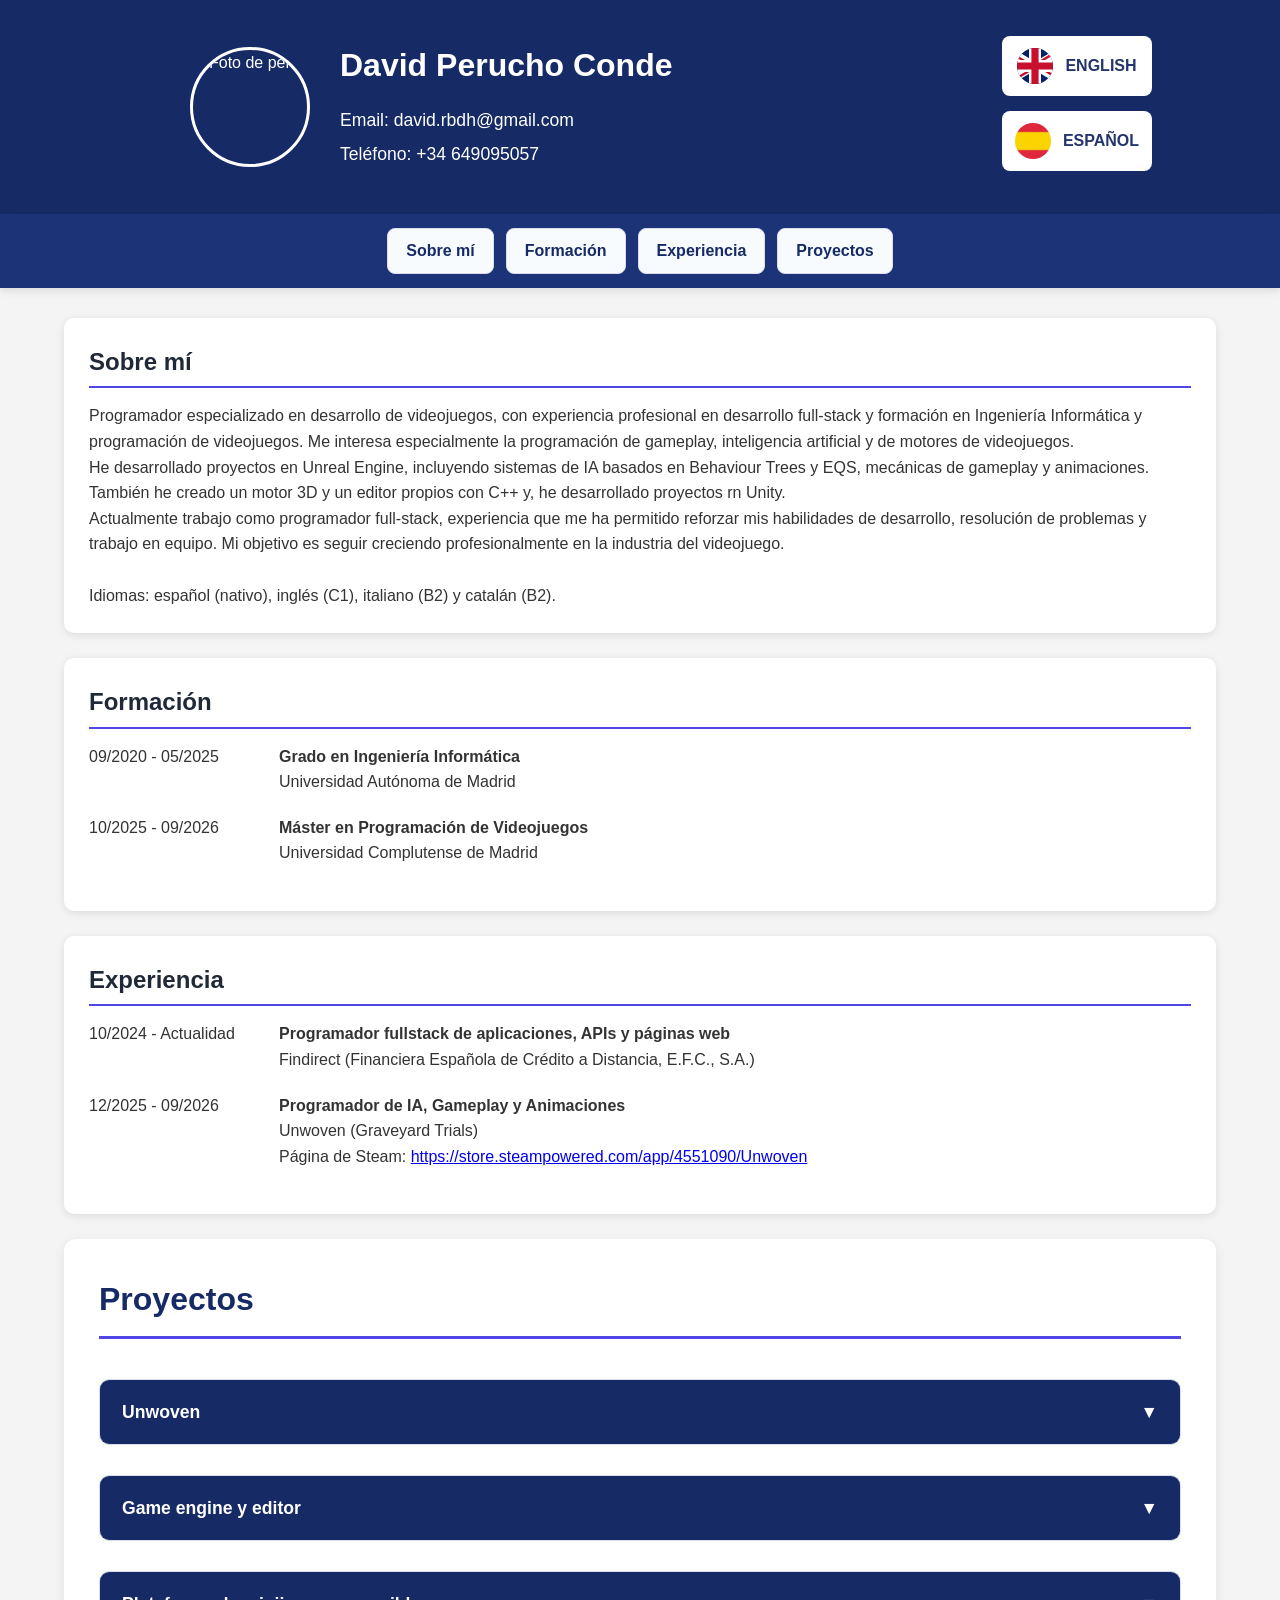
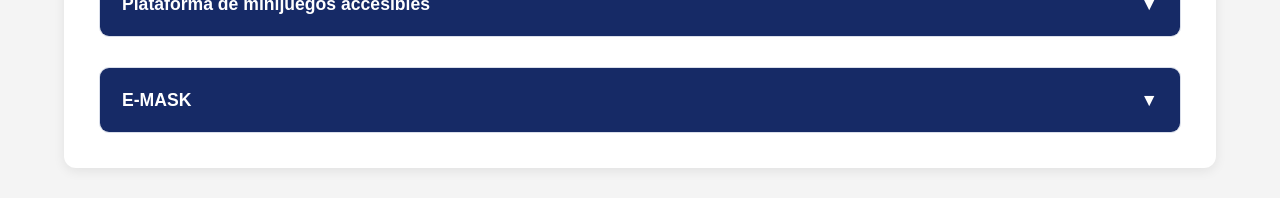
==== index.html @ fdd2f70d "Fix(escritura)" ====
<!DOCTYPE html>
<html lang="es">
<div id="spanish">
    <!-- CV en español -->
    <head>
    <meta charset="UTF-8">
    <meta name="viewport" content="width=device-width, initial-scale=1.0">
    <title>Portfolio David Perucho Conde</title>
    <link rel="stylesheet" href="styles.css">
    </head>
    <body>

        <header>
            <div class="cabecera">
                <img src="assets/fotoCV.jpg" alt="Foto de perfil" class="perfil">

                <div class="info">
                    <h1>David Perucho Conde</h1>
                    <p>Email: david.rbdh@gmail.com</p>
                    <!-- <p>LinkedIn: linkedin.com/in/tuusuario</p> -->
                    <p>Teléfono: +34 649095057</p>
                </div>

                <div class="language-selector">
                    <button id="btn-en" onclick="showEnglishText()"><img src="assets/banderaInglaterra.svg" alt="Foto de perfil" class="bandera">ENGLISH</button>
                    <button id="btn-es" onclick="showSpanishText()"><img src="assets/banderaEspania.jpg" alt="Foto de perfil" class="bandera">ESPAÑOL</button>
                </div>
            </div>
        </header>

        <nav class="navegacion-secciones" aria-label="Navegación principal">
            <a href="#sobre-mi">Sobre mí</a>
            <a href="#formacion">Formación</a>
            <a href="#experiencia">Experiencia</a>
            <a href="#proyectos">Proyectos</a>
        </nav>

        <main>

            <section id="sobre-mi">
                <h2>Sobre mí</h2>
                <p>
                    Programador especializado en desarrollo de videojuegos, con experiencia profesional en desarrollo full-stack y 
                    formación en Ingeniería Informática y programación de videojuegos. Me interesa especialmente la programación de 
                    gameplay, inteligencia artificial y de motores de videojuegos.
                    <br>
                    He desarrollado proyectos en Unreal Engine, incluyendo sistemas de IA basados en Behaviour Trees y EQS, 
                    mecánicas de gameplay y animaciones. También he creado un motor 3D y un editor propios con C++ y,
                    he desarrollado proyectos rn Unity.
                    <br>
                    Actualmente trabajo como programador full-stack, experiencia que me ha permitido reforzar mis habilidades 
                    de desarrollo, resolución de problemas y trabajo en equipo. Mi objetivo es seguir creciendo profesionalmente 
                    en la industria del videojuego.
                    <br>
                    <br>
                    Idiomas: español (nativo), inglés (C1), italiano (B2) y catalán (B2).
                </p>
            </section>

            <section id="formacion">
                <h2>Formación</h2>
                <div class="cv-item">
                    <div class="fecha">
                        09/2020 - 05/2025
                    </div>

                    <div class="contenido">
                        <strong>Grado en Ingeniería Informática</strong><br>
                        Universidad Autónoma de Madrid
                    </div>
                </div>
                <div class="cv-item">
                    <div class="fecha">
                        10/2025 - 09/2026
                    </div>

                    <div class="contenido">
                        <strong>Máster en Programación de Videojuegos</strong><br>
                        Universidad Complutense de Madrid
                    </div>
                </div>
            </section>

            <section id="experiencia">
                <h2>Experiencia</h2>
                <div class="cv-item">
                    <div class="fecha">
                        10/2024 - Actualidad
                    </div>

                    <div class="contenido">
                        <strong>Programador fullstack de aplicaciones, APIs y páginas web</strong><br>
                        Findirect (Financiera Española de Crédito a Distancia, E.F.C., S.A.)
                    </div>
                </div>

                <div class="cv-item">
                    <div class="fecha">
                        12/2025 - 09/2026
                    </div>

                    <div class="contenido">
                        <strong>Programador de IA, Gameplay y Animaciones</strong><br>
                        Unwoven (Graveyard Trials)
                        <br>
                        Página de Steam:
                        <a href="https://store.steampowered.com/app/4551090/Unwoven"
                        target="_blank"
                        rel="noopener noreferrer">
                            https://store.steampowered.com/app/4551090/Unwoven
                        </a>
                    </div>
                </div>
            </section>

            <section id="proyectos" class="proyectos">
                <h2>Proyectos</h2>

                <div class="lista-proyectos">

                <details class="proyecto">
                    <summary>
                        <span>Unwoven</span>
                    </summary>
                    <div class="contenido">
                        <div class="info-proyecto">
                            <div class="bloque-info">
                                <h3>Descripción</h3>
                                <p>
                                    Unwoven es un twin stick shooter en el que el jugador debe completar
                                    salas repletas de hordas de enemigos, mientras obtiene nuevas
                                    habilidades y completa un mapa pseudoaleatorio.
                                </p>
                            </div>

                            <div class="bloque-info">
                                <h3>Rol en el proyecto</h3>
                                <p>
                                    Como programador en el proyecto, trabajé principalmente en la IA de
                                    los cuatro enemigos del juego: un enemigo que choca al contactar
                                    con el jugador, un enemigo que ataca a distancia, un enemigo que
                                    recorre las habitaciones colocando trampas y un enemigo tanque al
                                    que solo se le puede golpear por la espalda. Para la implementación, 
                                    utilicé herramientas de Unreal como las EQS y los Behaviour Trees.
                                </p>

                                <p>
                                    Además, implementé funciones de gameplay
                                    como el autoapuntado, la curación (utilizando el sistema GAS de Unreal) o las trampas, así como las 
                                    animaciones de algunos enemigos utilizando Animation Blueprints de Unreal.
                                </p>
                            </div>

                            <div class="bloque-info">
                                <h3>Herramientas de desarrollo</h3>
                                <div class="tecnologias">
                                    <span>Unreal Engine</span>
                                    <span>C++</span>
                                </div>
                            </div>

                        </div>

                        <div class="acciones-proyecto">
                            <a class="boton-proyecto"
                            href="https://drive.google.com/file/d/1-V6t_CRqhG67UUIAicR6vEbwSCBF07sY/view?usp=sharing"
                            target="_blank"
                            rel="noopener noreferrer">
                                <span class="icono">▶</span>
                                <span>
                                    <strong>Obtener build del juego</strong>
                                    <small>Incluye una partida corta para probar todas las mecánicas</small>
                                </span>
                                <span class="flecha">→</span>
                            </a>

                            <a class="boton-proyecto secundario"
                            href="https://store.steampowered.com/app/4551090/Unwoven"
                            target="_blank"
                            rel="noopener noreferrer">
                                <span class="icono">↗</span>
                                <span>
                                    <strong>Visitar página de Steam</strong>
                                    <small>Consulta la página del proyecto en Steam</small>
                                </span>
                                <span class="flecha">→</span>
                            </a>
                        </div>

                        <div class="separador"></div>
                        <div class="gameplay">
                            <h4>Gameplay completo</h4>
                            <iframe
                                src="https://www.youtube.com/embed/0QOde_0e-X0"
                                title="Gameplay completo de Unwoven"
                                referrerpolicy="strict-origin-when-cross-origin"
                                allow="accelerometer; autoplay; clipboard-write; encrypted-media; gyroscope; picture-in-picture; web-share"
                                allowfullscreen>
                            </iframe>
                        </div>
                    </div>
                </details>

                <details class="proyecto">
                    <summary>
                        <span>Game engine y editor</span>
                    </summary>
                    <div class="contenido">
                        <div class="info-proyecto">
                            <div class="bloque-info">
                                <h3>Descripción</h3>
                                <p>
                                    Con el objetivo de aprender y mejorar mis habilidades con C++ decidí desarrollar mi propio motor 3D
                                    de videojuegos con su respectivo editor desde cero, siendo el resultado el PeruchoEngine. El motor
                                    contiene una serie de componentes ya creados y permite la creación de diferentes escenas con sus 
                                    respectivas entidades desde el editor, así como la asignación de componentes a estas entidades.
                                </p>
                            </div>

                            <div class="bloque-info">
                                <h3>Rol en el proyecto</h3>
                                <p>
                                    Como autor del proyecto realicé todo el desarrollo desde cero, apoyándome en las librerías
                                    raylib (para el renderizado) y ImGui (para la UI del editor). En el futuro planeo sustituir la primera
                                    de estas librerías por mi propio pipeline de renderizado.
                                </p>
                            </div>

                            <div class="bloque-info">
                                <h3>Herramientas de desarrollo</h3>
                                <div class="tecnologias">
                                    <span>C++</span>
                                    <span>Raylib</span>
                                    <span>Imgui</span>
                                </div>
                            </div>

                        </div>

                        <div class="acciones-proyecto">
                            <a class="boton-proyecto secundario"
                            href="https://github.com/dPeruchoConde/PeruchoEngine"
                            target="_blank"
                            rel="noopener noreferrer">
                                <span class="icono">↗</span>
                                <span>
                                    <strong>GitHub del proyecto</strong>
                                </span>
                                <span class="flecha">→</span>
                            </a>
                        </div>

                        <div class="separador"></div>
                        <div class="gameplay">
                            <h4>Showcase del editor</h4>

                            <video controls>
                                <source src="assets/PeruchoEngine/Showcase PeruchoEngine.mp4" type="video/mp4">
                                Tu navegador no permite la carga del vídeo.
                            </video>
                        </div>
                    </div>
                </details>

                <details class="proyecto">
                    <summary>
                        <span>Plataforma de minijuegos accesibles</span>
                    </summary>
                    <div class="contenido">
                        <div class="info-proyecto">
                            <div class="bloque-info">
                                <h3>Descripción</h3>
                                <p>
                                    Proyecto que permite a un administrador crear minijuegos de colorear o de mesa personalizados e incluso
                                    importar escenas de otros proyectos de Unity, para crear minijuegos. Estos minijuegos, orientados a 
                                    personas de la tercera edad, son accesibles posteriormente a través de personajes en un entorno 3D (una aldea).
                                </p>
                            </div>

                            <div class="bloque-info">
                                <h3>Rol en el proyecto</h3>
                                <p>
                                    Realicé el desarrollo del proyecto en su totalidad con la ayuda de algunos assets 3D y música sin 
                                    derechos de autor.
                                </p>
                            </div>

                            <div class="bloque-info">
                                <h3>Herramientas de desarrollo</h3>
                                <div class="tecnologias">
                                    <span>Unity</span>
                                    <span>C#</span>
                                </div>
                            </div>

                        </div>

                        <div class="acciones-proyecto">
                            <a class="boton-proyecto secundario"
                            href="https://drive.google.com/file/d/1wWAoTLeNMbmfMWil0ME6w4BzPYtzCj_k/view?usp=sharing"
                            target="_blank"
                            rel="noopener noreferrer">
                                <span class="icono">↗</span>
                                <span>
                                    <strong>Link del juego</strong>
                                    <small>Incluye el ejecutable y un manual de instrucciones para la creación de minijuegos.</small>
                                </span>
                                <span class="flecha">→</span>
                            </a>
                        </div>

                        <div class="separador"></div>
                        <div class="gameplay">
                            <h4>Video con las opciones del proyecto</h4>

                            <video controls>
                                <source src="assets/TFG/TFG.mp4" type="video/mp4">
                                Tu navegador no permite la carga del vídeo.
                            </video>
                        </div>
                    </div>
                </details>

                <details class="proyecto">
                    <summary>
                        <span>E-MASK</span>
                    </summary>
                    <div class="contenido">
                        <div class="info-proyecto">
                            <div class="bloque-info">
                                <h3>Descripción</h3>
                                <p>
                                    Side-scroller realizado para la Global Game Jam en el que el jugador debe controlar a Elon Mask,
                                    evitando trampas y enemigos para acceder a un ordenador y tweetear.
                                </p>
                            </div>

                            <div class="bloque-info">
                                <h3>Rol en el proyecto</h3>
                                <p>
                                    Realicé el shader que permite cambiar el color del mundo y hacer que los enemigos de ese color 
                                    desaparezcan, así como la implementación del sonido, del menú principal y de las cámaras de detección.
                                </p>
                            </div>

                            <div class="bloque-info">
                                <h3>Herramientas de desarrollo</h3>
                                <div class="tecnologias">
                                    <span>Unity</span>
                                    <span>C#</span>
                                </div>
                            </div>
                        </div>

                        <div class="acciones-proyecto">
                            <a class="boton-proyecto secundario"
                            href="https://davidperuchoconde.itch.io/e-mask"
                            target="_blank"
                            rel="noopener noreferrer">
                                <span class="icono">↗</span>
                                <span>
                                    <strong>Link del juego</strong>
                                    <small>Consulta la página del proyecto en Itch.io</small>
                                </span>
                                <span class="flecha">→</span>
                            </a>
                        </div>

                        <div class="separador"></div>
                        <div class="slider">
                            <div class="slides">
                                
                                <img src="assets/EMask/EMask4.png" alt="Captura del proyecto 1">
                                <img src="assets/EMask/EMask1.png" alt="Captura del proyecto 2">
                                <img src="assets/EMask/EMask2.png" alt="Captura del proyecto 3">
                                <img src="assets/EMask/EMask3.png" alt="Captura del proyecto 4">
                            
                            </div>
                        
                            <button class="slider-btn anterior" onclick="moverSlide(-1)">
                                &#10094;
                            </button>
                        
                            <button class="slider-btn siguiente" onclick="moverSlide(1)">
                                &#10095;
                            </button>
                        
                            <div class="indicadores">
                                <span class="punto activo" onclick="irASlide(0)"></span>
                                <span class="punto" onclick="irASlide(1)"></span>
                                <span class="punto" onclick="irASlide(2)"></span>
                                <span class="punto" onclick="irASlide(3)"></span>
                            </div>
                        </div>
                    </div>
                </details>
            </section>
        </main>

    </body>
</div>

<div id="english" style="display: none;">
    <!-- CV en inglés -->
    <head>
    <meta charset="UTF-8">
    <meta name="viewport" content="width=device-width, initial-scale=1.0">
    <title>Portfolio David Perucho Conde</title>
    <link rel="stylesheet" href="styles.css">
    </head>
    <body>

        <header>
            <div class="cabecera">
                <img src="assets/fotoCV.jpg" alt="Foto de perfil" class="perfil">

                <div class="info">
                    <h1>David Perucho Conde</h1>
                    <p>Email: david.rbdh@gmail.com</p>
                    <!-- <p>LinkedIn: linkedin.com/in/tuusuario</p> -->
                    <p>Phone: +34 649095057</p>
                </div>

                <div class="language-selector">
                    <button id="btn-en" onclick="showEnglishText()"><img src="assets/banderaInglaterra.svg" alt="Foto de perfil" class="bandera">ENGLISH</button>
                    <button id="btn-es" onclick="showSpanishText()"><img src="assets/banderaEspania.jpg" alt="Foto de perfil" class="bandera">ESPAÑOL</button>
                </div>
            </div>
        </header>

        <nav class="navegacion-secciones" aria-label="Navegación principal">
            <a href="#about-me">About me</a>
            <a href="#studies">Studies</a>
            <a href="#expirience">Experience</a>
            <a href="#projects">Projects</a>
        </nav>

        <main>

            <section id="about-me">
                <h2>About me</h2>
                <p>
                    Game programmer with professional full-stack development experience and an academic background in Computer 
                    Science and Game Development. I am particularly interested in gameplay programming, artificial intelligence, 
                    and game engine development.
                    <br>
                    I have developed projects using Unreal Engine, including AI systems based on Behaviour Trees and EQS, gameplay 
                    mechanics, and animations. I have also built my own 3D game engine and editor in C++, as well as developed 
                    projects using Unity.
                    <br>
                    I currently work as a full-stack developer, an experience that has strengthened my development, problem-solving, 
                    and teamwork skills. My goal is to continue growing professionally in the video game industry.
                    <br>
                    <br>
                    Languages: Spanish (native), English (C1), Italian (B2), and Catalan (B2).
                </p>
            </section>

            <section id="studies">
                <h2>Studies</h2>
                <div class="cv-item">
                    <div class="fecha">
                        09/2020 - 05/2025
                    </div>

                    <div class="contenido">
                        <strong>Bachelor's Degree in Computer Science</strong><br>
                        Universidad Autónoma de Madrid
                    </div>
                </div>
                <div class="cv-item">
                    <div class="fecha">
                        10/2025 - 09/2026
                    </div>

                    <div class="contenido">
                        <strong>Master's Degree in Video Game Programming</strong><br>
                        Universidad Complutense de Madrid
                    </div>
                </div>
            </section>

            <section id="expirience">
                <h2>Experience</h2>
                <div class="cv-item">
                    <div class="fecha">
                        10/2024 - Now
                    </div>

                    <div class="contenido">
                        <strong>Full-stack software developer of apps, APIs and web applications</strong><br>
                        Findirect (Financiera Española de Crédito a Distancia, E.F.C., S.A.)
                    </div>
                    <div class="fecha">
                        12/2025 - 09/2026
                    </div>

                    <div class="contenido">
                        <strong>AI, Gameplay and Animations programmer</strong><br>
                        Unwoven (Graveyard Trials)
                        <br>
                        Steam page:
                        <a href="https://store.steampowered.com/app/4551090/Unwoven"
                        target="_blank"
                        rel="noopener noreferrer">
                            https://store.steampowered.com/app/4551090/Unwoven
                        </a>
                    </div>
            </section>

            <section id="projects" class="proyectos">
                <h2>Projects</h2>

                <div class="lista-proyectos">

                <details class="proyecto">
                    <summary>
                        <span>Unwoven</span>
                    </summary>
                    <div class="contenido">
                        <div class="info-proyecto">
                            <div class="bloque-info">
                                <h3>Summary</h3>
                                <p>
                                    Unwoven is a twin-stick shooter in which the player must fight through rooms filled with hordes 
                                    of enemies while unlocking new abilities and exploring a procedurally generated map.
                                </p>
                            </div>

                            <div class="bloque-info">
                                <h3>Role in the Project</h3>
                                <p>
                                    As a programmer on the project, I mainly worked on the AI for the
                                    game's four enemy types: an enemy that charges at the player and explodes on
                                    contact, a mid range sniper enemy, an enemy that wanders rooms while placing
                                    traps, and a tank enemy that can only be damaged from behind. For the implementation, 
                                    I used Unreal Engine tools such as EQS and Behaviour Trees.
                                </p>

                                <p>
                                    I also implemented gameplay features such as
                                    the auto-aim, the healing ability (using Unreal GAS system) or the traps, as well as the animations for 
                                    some enemies using Unreal's Animation Blueprints.
                                </p>
                            </div>

                            <div class="bloque-info">
                                <h3>Tools used</h3>
                                <div class="tecnologias">
                                    <span>Unreal Engine</span>
                                    <span>C++</span>
                                </div>
                            </div>

                        </div>

                        <div class="acciones-proyecto">
                            <a class="boton-proyecto"
                            href="https://drive.google.com/file/d/1-V6t_CRqhG67UUIAicR6vEbwSCBF07sY/view?usp=sharing"
                            target="_blank"
                            rel="noopener noreferrer">
                                <span class="icono">▶</span>
                                <span>
                                    <strong>Download Game Build</strong>
                                    <small>Includes a short game option to try out all the mechanics</small>
                                </span>
                                <span class="flecha">→</span>
                            </a>

                            <a class="boton-proyecto secundario"
                            href="https://store.steampowered.com/app/4551090/Unwoven"
                            target="_blank"
                            rel="noopener noreferrer">
                                <span class="icono">↗</span>
                                <span>
                                    <strong>Steam page</strong>
                                    <small>View the project page on Steam</small>
                                </span>
                                <span class="flecha">→</span>
                            </a>
                        </div>

                        <div class="separador"></div>
                        <div class="gameplay">
                            <h4>Complete Gameplay</h4>
                            <iframe
                                src="https://www.youtube.com/embed/0QOde_0e-X0"
                                title="Gameplay completo de Unwoven"
                                referrerpolicy="strict-origin-when-cross-origin"
                                allow="accelerometer; autoplay; clipboard-write; encrypted-media; gyroscope; picture-in-picture; web-share"
                                allowfullscreen>
                            </iframe>
                        </div>
                    </div>
                </details>

                <details class="proyecto">
                    <summary>
                        <span>Game engine and editor</span>
                    </summary>
                    <div class="contenido">
                        <div class="info-proyecto">
                            <div class="bloque-info">
                                <h3>Summary</h3>
                                <p>
                                    In order to learn and improve my C++ skills, I decided to build my own 3D game engine and 
                                    editor from scratch, the result is the PeruchoEngine. The engine comes with a set of 
                                    built-in components and allows users to create scenes and their respective entities directly 
                                    from the editor, as well as assign components to those entities.
                                </p>
                            </div>

                            <div class="bloque-info">
                                <h3>Role in the Project</h3>
                                <p>
                                    As the project's author, I developed everything from scratch, relying on the raylib library for 
                                    rendering and ImGui for the editor's UI. In the future, I plan to replace the raylib functions
                                    with my own rendering pipeline.
                                </p>
                            </div>

                            <div class="bloque-info">
                                <h3>Tools used</h3>
                                <div class="tecnologias">
                                    <span>C++</span>
                                    <span>Raylib</span>
                                    <span>Imgui</span>
                                </div>
                            </div>

                        </div>

                        <div class="acciones-proyecto">
                            <a class="boton-proyecto secundario"
                            href="https://github.com/dPeruchoConde/PeruchoEngine"
                            target="_blank"
                            rel="noopener noreferrer">
                                <span class="icono">↗</span>
                                <span>
                                    <strong>Project's GitHub</strong>
                                </span>
                                <span class="flecha">→</span>
                            </a>
                        </div>

                        <div class="separador"></div>
                        <div class="gameplay">
                            <h4>Showcase of the editor</h4>
                            <video controls>
                                <source src="assets/PeruchoEngine/Showcase PeruchoEngine.mp4" type="video/mp4">
                                Your browser wasn't able to load the video.
                            </video>
                        </div>
                    </div>
                </details>

                <details class="proyecto">
                    <summary>
                        <span>Minigame platform for older adults</span>
                    </summary>
                    <div class="contenido">
                        <div class="info-proyecto">
                            <div class="bloque-info">
                                <h3>Summary</h3>
                                <p>
                                    A project that allows an administrator to create custom coloring and
                                    board game mini-games, as well as import scenes from other Unity
                                    projects to incorporate additional mini-games. The mini-games are designed for elderly
                                    people and can be accessed through characters in a 3D environment (a village).
                                </p>
                            </div>

                            <div class="bloque-info">
                                <h3>Role in the Project</h3>
                                <p>
                                    I developed the entire project using some 3D assets and royalty-free music.
                                </p>
                            </div>

                            <div class="bloque-info">
                                <h3>Tools used</h3>
                                <div class="tecnologias">
                                    <span>Unity</span>
                                    <span>C#</span>
                                </div>
                            </div>

                        </div>

                        <div class="acciones-proyecto">
                            <a class="boton-proyecto secundario"
                            href="https://drive.google.com/file/d/1wWAoTLeNMbmfMWil0ME6w4BzPYtzCj_k/view?usp=sharing"
                            target="_blank"
                            rel="noopener noreferrer">
                                <span class="icono">↗</span>
                                <span>
                                    <strong>Download Game Build</strong>
                                    <small>Includes the game executable and an instruction manual for the mini-game creation.</small>
                                </span>
                                <span class="flecha">→</span>
                            </a>
                        </div>

                        <div class="separador"></div>
                        <div class="gameplay">
                            <h4>Video showcasing the project's features</h4>

                            <video controls>
                                <source src="assets/TFG/TFG.mp4" type="video/mp4">
                                Your browser wasn't able to load the video.
                            </video>
                        </div>
                    </div>
                </details>

                <details class="proyecto">
                    <summary>
                        <span>E-MASK</span>
                    </summary>
                    <div class="contenido">
                        <div class="info-proyecto">
                            <div class="bloque-info">
                                <h3>Summary</h3>
                                <p>
                                    A side-scroller developed for the Global Game Jam, where the player controls 
                                    the character Elon Mask and must avoid traps and enemies to reach a computer and post a tweet.
                                </p>
                            </div>

                            <div class="bloque-info">
                                <h3>Role in the Project</h3>
                                <p>
                                    I developed the shader responsible for changing the world's color and making enemies of the 
                                    corresponding color disappear. I also implemented the sound system, main menu, and detection 
                                    cameras.
                                </p>
                            </div>

                            <div class="bloque-info">
                                <h3>Tools used</h3>
                                <div class="tecnologias">
                                    <span>Unity</span>
                                    <span>C#</span>
                                </div>
                            </div>
                        </div>

                        <div class="acciones-proyecto">
                            <a class="boton-proyecto secundario"
                            href="https://davidperuchoconde.itch.io/e-mask"
                            target="_blank"
                            rel="noopener noreferrer">
                                <span class="icono">↗</span>
                                <span>
                                    <strong>Game link</strong>
                                    <small>View the project page on Itch.io</small>
                                </span>
                                <span class="flecha">→</span>
                            </a>
                        </div>

                        <div class="separador"></div>
                        <div class="slider">
                            <div class="slides">
                                
                                <img src="assets/EMask/EMask4.png" alt="Captura del proyecto 1">
                                <img src="assets/EMask/EMask1.png" alt="Captura del proyecto 2">
                                <img src="assets/EMask/EMask2.png" alt="Captura del proyecto 3">
                                <img src="assets/EMask/EMask3.png" alt="Captura del proyecto 4">
                            
                            </div>
                        
                            <button class="slider-btn anterior" onclick="moverSlide(-1)">
                                &#10094;
                            </button>
                        
                            <button class="slider-btn siguiente" onclick="moverSlide(1)">
                                &#10095;
                            </button>
                        
                            <div class="indicadores">
                                <span class="punto activo" onclick="irASlide(0)"></span>
                                <span class="punto" onclick="irASlide(1)"></span>
                                <span class="punto" onclick="irASlide(2)"></span>
                                <span class="punto" onclick="irASlide(3)"></span>
                            </div>
                        </div>
                    </div>
                </details>
            </section>
        </main>

    </body>
</div>
</html>

<script>
let slideActual = 0;

    const slides = document.querySelector(".slides");
    const puntos = document.querySelectorAll(".punto");
    const totalSlides = document.querySelectorAll(".slides img").length;

    function actualizarSlider() {
        slides.style.transform = `translateX(-${slideActual * 100}%)`;

        puntos.forEach((punto, index) => {
            punto.classList.toggle("activo", index === slideActual);
        });
    }

    function moverSlide(direccion) {
        slideActual += direccion;

        if (slideActual >= totalSlides) {
            slideActual = 0;
        }

        if (slideActual < 0) {
            slideActual = totalSlides - 1;
        }

        actualizarSlider();
    }

    function irASlide(numero) {
        slideActual = numero;
        actualizarSlider();
    }

    function showSpanishText() {
        document.getElementById("spanish").style.display = "block";
        document.getElementById("english").style.display = "none";
    }

    function showEnglishText() {
        document.getElementById("spanish").style.display = "none";
        document.getElementById("english").style.display = "block";
    }

</script>
---- styles.css ----
* {
    margin: 0;
    padding: 0;
    box-sizing: border-box;
}

body {
    font-family: Arial, Helvetica, sans-serif;
    background-color: #f4f4f4;
    color: #333;
    line-height: 1.6;
}

header {
    background: #162a66;
    color: white;
    padding: 40px 20px;
    box-shadow: 0 4px 12px rgba(0, 0, 0, 0.25);
}

.cabecera {
    max-width: 900px;
    margin: auto;
    display: flex;
    align-items: center;
    gap: 30px;
}

.perfil {
    width: 120px;
    height: 120px;
    border-radius: 50%;
    object-fit: cover;
    border: 3px solid white;
    flex-shrink: 0;
}

.info h1 {
    font-size: 2rem;
    margin-bottom: 15px;
}

.info p {
    margin: 6px 0;
    font-size: 1.1rem;
}

h1 {
    font-size: 2.5rem;
    margin-bottom: 10px;
}

.descripcion {
    max-width: 600px;
    margin: auto;
}

main {
    width: 90%;
    /*max-width: 900px;*/
    margin: 30px auto;
}

section {
    background: white;
    padding: 25px;
    margin-bottom: 25px;
    border-radius: 10px;
    box-shadow: 0 2px 8px rgba(0,0,0,0.1);
}

h2 {
    color: #1f2937;
    margin-bottom: 15px;
    border-bottom: 2px solid #4f46e5;
    padding-bottom: 5px;
}

details {
    margin-top: 15px;
    border: 1px solid #ccc;
    border-radius: 8px;
    overflow: hidden;
}

summary {
    background-color: #162a66;
    color: white;
    padding: 15px;
    cursor: pointer;
    font-weight: bold;
    list-style: none;
}

summary::-webkit-details-marker {
    display: none;
}

summary::after {
    content: " ▼";
    float: right;
}

details[open] summary::after {
    content: " ▲";
}

.cv-item {
    display: grid;
    grid-template-columns: 170px 1fr;
    gap: 20px;
    margin-bottom: 20px;
    align-items: start;
}

.fecha {
    font-weight: 500;
    white-space: nowrap;
}

.language-selector {
    position: absolute;

    top: 4%;
    right: 10%; 

    display: flex;
    flex-direction: column;
    gap: 15px;
}

.language-selector button {
    display: flex;
    align-items: center;
    justify-content: center;
    gap: 12px;

    width: 150px;
    height: 60px;

    background: white;
    color: #24356d;

    border: none;
    border-radius: 8px;

    font-weight: bold;
    font-size: 16px;

    cursor: pointer;
    transition: .2s;
}

.language-selector button:hover {
    background: #dfe7ff;
}

.bandera {
    width: 36px;
    height: 36px;
    border-radius: 50%;
    object-fit: cover;
    flex-shrink: 0;
}

/* =========================
   PROYECTOS
   ========================= */

.proyectos {
    background: white;
    padding: 35px;
    margin-bottom: 30px;
    border-radius: 12px;
    box-shadow: 0 3px 12px rgba(0, 0, 0, 0.08);
}

.proyectos h2 {
    color: #162a66;
    font-size: 2rem;
    margin-bottom: 25px;
    padding-bottom: 10px;
    border-bottom: 3px solid #4f46e5;
}

.lista-proyectos {
    display: flex;
    flex-direction: column;
    gap: 15px;
}

.proyecto {
    border: 1px solid #d9deea;
    border-radius: 10px;
    overflow: hidden;
    background: rgb(255, 255, 255);
}

/* Cabecera desplegable */

.proyecto summary {
    display: flex;
    align-items: center;
    justify-content: space-between;

    padding: 18px 22px;

    background: #162a66;
    color: white;

    cursor: pointer;
    font-weight: bold;
    font-size: 1.1rem;

    list-style: none;
    transition: background-color 0.2s ease;
}

.proyecto summary:hover {
    background: #213b85;
}

.proyecto summary::-webkit-details-marker {
    display: none;
}

.flecha {
    font-size: 0.9rem;
    transition: transform 0.2s ease;
}

.proyecto[open] .flecha {
    transform: rotate(180deg);
}

/* =========================
   CONTENIDO DEL PROYECTO
   ========================= */

.proyecto .contenido {
    padding: 30px;
    background: #f8fbfd;
}

.proyecto .contenido p {
    margin-bottom: 12px;
}

.proyecto .contenido strong {
    color: #162a66;
}

/* Información */

.info-proyecto {
    display: flex;
    flex-direction: column;
    gap: 22px;
}

.bloque-info {
    padding-left: 18px;
    border-left: 3px solid #4f46e5;
}

.bloque-info h3 {
    color: #162a66;
    font-size: 1rem;
    margin-bottom: 6px;
}

.bloque-info p {
    margin: 0 0 8px;
    line-height: 1.7;
    color: #374151;
}

.bloque-info p:last-child {
    margin-bottom: 0;
}

/* Tecnologías */

.tecnologias {
    display: flex;
    flex-wrap: wrap;
    gap: 8px;
    margin-top: 8px;
}

.tecnologias span {
    background: #e8edff;
    color: #162a66;
    padding: 5px 12px;
    border-radius: 20px;
    font-size: 0.9rem;
    font-weight: bold;
}

/* =========================
   BOTONES DEL PROYECTO
   ========================= */

.acciones-proyecto {
    display: flex;
    flex-direction: column;
    gap: 10px;
    margin-top: 28px;
}

.boton-proyecto {
    display: flex;
    align-items: center;
    gap: 15px;

    padding: 14px 18px;

    background: white;
    color: #162a66;

    border: 1px solid #d9deea;
    border-radius: 8px;

    text-decoration: none;

    transition:
        transform 0.2s ease,
        box-shadow 0.2s ease,
        border-color 0.2s ease,
        background-color 0.2s ease;
}

.boton-proyecto:hover {
    transform: translateY(-2px);
    border-color: #4f46e5;
    box-shadow: 0 5px 15px rgba(22, 42, 102, 0.12);
    background: #f8f9ff;
}

.boton-proyecto .icono {
    width: 36px;
    height: 36px;

    display: flex;
    align-items: center;
    justify-content: center;

    background: #162a66;
    color: white;

    border-radius: 50%;

    flex-shrink: 0;
}

.boton-proyecto strong {
    display: block;
    color: #162a66;
    font-size: 1rem;
}

.boton-proyecto small {
    display: block;
    margin-top: 2px;
    color: #6b7280;
    font-size: 0.85rem;
}

.boton-proyecto .flecha {
    margin-left: auto;
    font-size: 1.3rem;
    color: #4f46e5;
    transition: transform 0.2s ease;
}

.boton-proyecto:hover .flecha {
    transform: translateX(4px);
}

/* Segundo botón */

.boton-proyecto.secundario .icono {
    background: #4f46e5;
}

/* Separador */

.separador {
    height: 1px;
    background: #d1d5db;
    margin: 30px 0;
}

/* =========================
   VÍDEO
   ========================= */

.gameplay {
    margin-top: 0;
    text-align: center;
}

.gameplay h4 {
    color: #162a66;
    font-size: 1.15rem;
    margin-bottom: 18px;
}

.gameplay video {
    display: block;
    width: 90%;
    max-width: 1000px;
    height: auto;
    margin: 0 auto;

    border-radius: 10px;

    box-shadow: 0 5px 18px rgba(0, 0, 0, 0.18);

    background: #000;
}

.gameplay iframe {
    display: block;
    width: 90%;
    max-width: 1000px;
    aspect-ratio: 16 / 9;
    height: auto;
    margin: 0 auto;

    border: none;
    border-radius: 10px;

    box-shadow: 0 5px 18px rgba(0, 0, 0, 0.18);

    background: #000;
}

/* =========================
   SLIDER DE IMÁGENES
   ========================= */

.slider {
    position: relative;
    width: 90%;
    max-width: 1000px;
    margin: 0 auto;
    overflow: hidden;
    border-radius: 10px;
    background: #111;
    box-shadow: 0 5px 18px rgba(0, 0, 0, 0.18);
}

.slides {
    display: flex;
    transition: transform 0.4s ease;
}

.slides img {
    width: 100%;
    flex-shrink: 0;
    display: block;
    object-fit: contain;
}

/* Botones */

.slider-btn {
    position: absolute;
    top: 50%;
    transform: translateY(-50%);

    width: 45px;
    height: 45px;

    border: none;
    border-radius: 50%;

    background: rgba(22, 42, 102, 0.85);
    color: white;

    font-size: 24px;

    cursor: pointer;

    display: flex;
    align-items: center;
    justify-content: center;

    transition: background 0.2s ease;
}

.slider-btn:hover {
    background: rgba(22, 42, 102, 1);
}

.anterior {
    left: 15px;
}

.siguiente {
    right: 15px;
}

/* Puntos */

.indicadores {
    position: absolute;
    bottom: 15px;
    left: 50%;
    transform: translateX(-50%);

    display: flex;
    gap: 8px;
}

.punto {
    width: 10px;
    height: 10px;

    background: rgba(255, 255, 255, 0.6);

    border-radius: 50%;

    cursor: pointer;

    transition: background 0.2s ease, transform 0.2s ease;
}

.punto:hover {
    transform: scale(1.2);
}

.punto.activo {
    background: white;
}

/* =========================
   PARA MÓVILES
   ========================= */

@media (max-width: 768px) {

    /* General */

    body {
        font-size: 15px;
    }

    main {
        width: 94%;
        margin: 20px auto;
    }

    section,
    .proyectos {
        padding: 20px 15px;
        margin-bottom: 20px;
    }

    h1 {
        font-size: 1.8rem;
    }

    h2,
    .proyectos h2 {
        font-size: 1.5rem;
    }


    /* =========================
       CABECERA
       ========================= */

    header {
        padding: 25px 15px;
    }

    .cabecera {
        flex-direction: column;
        text-align: center;
        gap: 15px;
    }

    .perfil {
        width: 90px;
        height: 90px;
        object-fit: cover;
        object-position: center;
        display: block;
        border-radius: 50%;
    }

    .info h1 {
        font-size: 1.5rem;
        margin-bottom: 10px;
    }

    .info p {
        font-size: 0.95rem;
    }


    /* =========================
       SELECTOR DE IDIOMA
       ========================= */

    .language-selector {
        position: static;
        width: 100%;

        display: flex;
        flex-direction: row;

        justify-content: center;
        align-items: center;

        gap: 8px;
        margin-top: 10px;
    }

    .language-selector button {
        width: auto;
        height: 45px;

        padding: 5px 10px;

        font-size: 13px;
        gap: 6px;
    }

    .bandera {
        width: 28px;
        height: 28px;
    }


    /* =========================
       FORMACIÓN / EXPERIENCIA
       ========================= */

    .cv-item {
        grid-template-columns: 1fr;
        gap: 5px;
        margin-bottom: 18px;
        min-width: 0;
    }

    .cv-item .contenido {
        min-width: 0;
        overflow-wrap: anywhere;
    }

    .cv-item a {
        overflow-wrap: anywhere;
        word-break: break-word;
    }

    .fecha {
        white-space: normal;
        font-size: 0.9rem;
        color: #6b7280;
    }


    /* =========================
       PROYECTOS
       ========================= */

    .proyecto summary {
        padding: 15px;
        font-size: 1rem;
    }

    .proyecto .contenido {
        padding: 20px 15px;
    }

    .bloque-info {
        padding-left: 12px;
    }

    .bloque-info p {
        font-size: 0.95rem;
        line-height: 1.6;
    }


    /* =========================
       TECNOLOGÍAS
       ========================= */

    .tecnologias span {
        font-size: 0.8rem;
        padding: 5px 10px;
    }


    /* =========================
       BOTONES
       ========================= */

    .boton-proyecto {
        padding: 12px;
        gap: 10px;
    }

    .boton-proyecto .icono {
        width: 32px;
        height: 32px;
        font-size: 0.9rem;
    }

    .boton-proyecto strong {
        font-size: 0.9rem;
    }

    .boton-proyecto small {
        font-size: 0.75rem;
    }

    .boton-proyecto .flecha {
        font-size: 1.1rem;
    }


    /* =========================
       VÍDEOS
       ========================= */

    .gameplay video,
    .gameplay iframe {
        width: 100%;
        max-width: none;
        border-radius: 8px;
    }

    .gameplay h4 {
        font-size: 1rem;
        margin-bottom: 12px;
    }


    /* =========================
       SLIDER
       ========================= */

    .slider {
        width: 100%;
        border-radius: 8px;
    }

    .slider-btn {
        width: 35px;
        height: 35px;
        font-size: 18px;
    }

    .anterior {
        left: 8px;
    }

    .siguiente {
        right: 8px;
    }

    .indicadores {
        bottom: 8px;
        gap: 6px;
    }

    .punto {
        width: 8px;
        height: 8px;
    }
}

/* =========================
   NAVEGACIÓN ENTRE SECCIONES
   ========================= */

.navegacion-secciones {
    display: flex;
    justify-content: center;
    align-items: center;
    flex-wrap: wrap;
    gap: 12px;
    padding: 14px 20px;
    background: #1d3377;
    box-shadow: 0 3px 8px rgba(0, 0, 0, 0.10);
}

.navegacion-secciones a {
    display: inline-block;
    padding: 9px 18px;
    border: 1px solid #d9deea;
    border-radius: 8px;
    color: #162a66;
    background: #f8fbfd;
    font-weight: bold;
    text-decoration: none;
    transition: background-color 0.2s ease, color 0.2s ease,
                transform 0.2s ease, border-color 0.2s ease;
}

.navegacion-secciones a:hover,
.navegacion-secciones a:focus-visible {
    background: #162a66;
    border-color: #162a66;
    color: #fff;
    transform: translateY(-2px);
}

section[id] {
    scroll-margin-top: 20px;
}

html {
    scroll-behavior: smooth;
}

@media (max-width: 768px) {
    .navegacion-secciones {
        gap: 8px;
        padding: 12px 10px;
    }

    .navegacion-secciones a {
        padding: 8px 12px;
        font-size: 0.9rem;
    }
}
---- styles.css ----
* {
    margin: 0;
    padding: 0;
    box-sizing: border-box;
}

body {
    font-family: Arial, Helvetica, sans-serif;
    background-color: #f4f4f4;
    color: #333;
    line-height: 1.6;
}

header {
    background: #162a66;
    color: white;
    padding: 40px 20px;
    box-shadow: 0 4px 12px rgba(0, 0, 0, 0.25);
}

.cabecera {
    max-width: 900px;
    margin: auto;
    display: flex;
    align-items: center;
    gap: 30px;
}

.perfil {
    width: 120px;
    height: 120px;
    border-radius: 50%;
    object-fit: cover;
    border: 3px solid white;
    flex-shrink: 0;
}

.info h1 {
    font-size: 2rem;
    margin-bottom: 15px;
}

.info p {
    margin: 6px 0;
    font-size: 1.1rem;
}

h1 {
    font-size: 2.5rem;
    margin-bottom: 10px;
}

.descripcion {
    max-width: 600px;
    margin: auto;
}

main {
    width: 90%;
    /*max-width: 900px;*/
    margin: 30px auto;
}

section {
    background: white;
    padding: 25px;
    margin-bottom: 25px;
    border-radius: 10px;
    box-shadow: 0 2px 8px rgba(0,0,0,0.1);
}

h2 {
    color: #1f2937;
    margin-bottom: 15px;
    border-bottom: 2px solid #4f46e5;
    padding-bottom: 5px;
}

details {
    margin-top: 15px;
    border: 1px solid #ccc;
    border-radius: 8px;
    overflow: hidden;
}

summary {
    background-color: #162a66;
    color: white;
    padding: 15px;
    cursor: pointer;
    font-weight: bold;
    list-style: none;
}

summary::-webkit-details-marker {
    display: none;
}

summary::after {
    content: " ▼";
    float: right;
}

details[open] summary::after {
    content: " ▲";
}

.cv-item {
    display: grid;
    grid-template-columns: 170px 1fr;
    gap: 20px;
    margin-bottom: 20px;
    align-items: start;
}

.fecha {
    font-weight: 500;
    white-space: nowrap;
}

.language-selector {
    position: absolute;

    top: 4%;
    right: 10%; 

    display: flex;
    flex-direction: column;
    gap: 15px;
}

.language-selector button {
    display: flex;
    align-items: center;
    justify-content: center;
    gap: 12px;

    width: 150px;
    height: 60px;

    background: white;
    color: #24356d;

    border: none;
    border-radius: 8px;

    font-weight: bold;
    font-size: 16px;

    cursor: pointer;
    transition: .2s;
}

.language-selector button:hover {
    background: #dfe7ff;
}

.bandera {
    width: 36px;
    height: 36px;
    border-radius: 50%;
    object-fit: cover;
    flex-shrink: 0;
}

/* =========================
   PROYECTOS
   ========================= */

.proyectos {
    background: white;
    padding: 35px;
    margin-bottom: 30px;
    border-radius: 12px;
    box-shadow: 0 3px 12px rgba(0, 0, 0, 0.08);
}

.proyectos h2 {
    color: #162a66;
    font-size: 2rem;
    margin-bottom: 25px;
    padding-bottom: 10px;
    border-bottom: 3px solid #4f46e5;
}

.lista-proyectos {
    display: flex;
    flex-direction: column;
    gap: 15px;
}

.proyecto {
    border: 1px solid #d9deea;
    border-radius: 10px;
    overflow: hidden;
    background: rgb(255, 255, 255);
}

/* Cabecera desplegable */

.proyecto summary {
    display: flex;
    align-items: center;
    justify-content: space-between;

    padding: 18px 22px;

    background: #162a66;
    color: white;

    cursor: pointer;
    font-weight: bold;
    font-size: 1.1rem;

    list-style: none;
    transition: background-color 0.2s ease;
}

.proyecto summary:hover {
    background: #213b85;
}

.proyecto summary::-webkit-details-marker {
    display: none;
}

.flecha {
    font-size: 0.9rem;
    transition: transform 0.2s ease;
}

.proyecto[open] .flecha {
    transform: rotate(180deg);
}

/* =========================
   CONTENIDO DEL PROYECTO
   ========================= */

.proyecto .contenido {
    padding: 30px;
    background: #f8fbfd;
}

.proyecto .contenido p {
    margin-bottom: 12px;
}

.proyecto .contenido strong {
    color: #162a66;
}

/* Información */

.info-proyecto {
    display: flex;
    flex-direction: column;
    gap: 22px;
}

.bloque-info {
    padding-left: 18px;
    border-left: 3px solid #4f46e5;
}

.bloque-info h3 {
    color: #162a66;
    font-size: 1rem;
    margin-bottom: 6px;
}

.bloque-info p {
    margin: 0 0 8px;
    line-height: 1.7;
    color: #374151;
}

.bloque-info p:last-child {
    margin-bottom: 0;
}

/* Tecnologías */

.tecnologias {
    display: flex;
    flex-wrap: wrap;
    gap: 8px;
    margin-top: 8px;
}

.tecnologias span {
    background: #e8edff;
    color: #162a66;
    padding: 5px 12px;
    border-radius: 20px;
    font-size: 0.9rem;
    font-weight: bold;
}

/* =========================
   BOTONES DEL PROYECTO
   ========================= */

.acciones-proyecto {
    display: flex;
    flex-direction: column;
    gap: 10px;
    margin-top: 28px;
}

.boton-proyecto {
    display: flex;
    align-items: center;
    gap: 15px;

    padding: 14px 18px;

    background: white;
    color: #162a66;

    border: 1px solid #d9deea;
    border-radius: 8px;

    text-decoration: none;

    transition:
        transform 0.2s ease,
        box-shadow 0.2s ease,
        border-color 0.2s ease,
        background-color 0.2s ease;
}

.boton-proyecto:hover {
    transform: translateY(-2px);
    border-color: #4f46e5;
    box-shadow: 0 5px 15px rgba(22, 42, 102, 0.12);
    background: #f8f9ff;
}

.boton-proyecto .icono {
    width: 36px;
    height: 36px;

    display: flex;
    align-items: center;
    justify-content: center;

    background: #162a66;
    color: white;

    border-radius: 50%;

    flex-shrink: 0;
}

.boton-proyecto strong {
    display: block;
    color: #162a66;
    font-size: 1rem;
}

.boton-proyecto small {
    display: block;
    margin-top: 2px;
    color: #6b7280;
    font-size: 0.85rem;
}

.boton-proyecto .flecha {
    margin-left: auto;
    font-size: 1.3rem;
    color: #4f46e5;
    transition: transform 0.2s ease;
}

.boton-proyecto:hover .flecha {
    transform: translateX(4px);
}

/* Segundo botón */

.boton-proyecto.secundario .icono {
    background: #4f46e5;
}

/* Separador */

.separador {
    height: 1px;
    background: #d1d5db;
    margin: 30px 0;
}

/* =========================
   VÍDEO
   ========================= */

.gameplay {
    margin-top: 0;
    text-align: center;
}

.gameplay h4 {
    color: #162a66;
    font-size: 1.15rem;
    margin-bottom: 18px;
}

.gameplay video {
    display: block;
    width: 90%;
    max-width: 1000px;
    height: auto;
    margin: 0 auto;

    border-radius: 10px;

    box-shadow: 0 5px 18px rgba(0, 0, 0, 0.18);

    background: #000;
}

.gameplay iframe {
    display: block;
    width: 90%;
    max-width: 1000px;
    aspect-ratio: 16 / 9;
    height: auto;
    margin: 0 auto;

    border: none;
    border-radius: 10px;

    box-shadow: 0 5px 18px rgba(0, 0, 0, 0.18);

    background: #000;
}

/* =========================
   SLIDER DE IMÁGENES
   ========================= */

.slider {
    position: relative;
    width: 90%;
    max-width: 1000px;
    margin: 0 auto;
    overflow: hidden;
    border-radius: 10px;
    background: #111;
    box-shadow: 0 5px 18px rgba(0, 0, 0, 0.18);
}

.slides {
    display: flex;
    transition: transform 0.4s ease;
}

.slides img {
    width: 100%;
    flex-shrink: 0;
    display: block;
    object-fit: contain;
}

/* Botones */

.slider-btn {
    position: absolute;
    top: 50%;
    transform: translateY(-50%);

    width: 45px;
    height: 45px;

    border: none;
    border-radius: 50%;

    background: rgba(22, 42, 102, 0.85);
    color: white;

    font-size: 24px;

    cursor: pointer;

    display: flex;
    align-items: center;
    justify-content: center;

    transition: background 0.2s ease;
}

.slider-btn:hover {
    background: rgba(22, 42, 102, 1);
}

.anterior {
    left: 15px;
}

.siguiente {
    right: 15px;
}

/* Puntos */

.indicadores {
    position: absolute;
    bottom: 15px;
    left: 50%;
    transform: translateX(-50%);

    display: flex;
    gap: 8px;
}

.punto {
    width: 10px;
    height: 10px;

    background: rgba(255, 255, 255, 0.6);

    border-radius: 50%;

    cursor: pointer;

    transition: background 0.2s ease, transform 0.2s ease;
}

.punto:hover {
    transform: scale(1.2);
}

.punto.activo {
    background: white;
}

/* =========================
   PARA MÓVILES
   ========================= */

@media (max-width: 768px) {

    /* General */

    body {
        font-size: 15px;
    }

    main {
        width: 94%;
        margin: 20px auto;
    }

    section,
    .proyectos {
        padding: 20px 15px;
        margin-bottom: 20px;
    }

    h1 {
        font-size: 1.8rem;
    }

    h2,
    .proyectos h2 {
        font-size: 1.5rem;
    }


    /* =========================
       CABECERA
       ========================= */

    header {
        padding: 25px 15px;
    }

    .cabecera {
        flex-direction: column;
        text-align: center;
        gap: 15px;
    }

    .perfil {
        width: 90px;
        height: 90px;
        object-fit: cover;
        object-position: center;
        display: block;
        border-radius: 50%;
    }

    .info h1 {
        font-size: 1.5rem;
        margin-bottom: 10px;
    }

    .info p {
        font-size: 0.95rem;
    }


    /* =========================
       SELECTOR DE IDIOMA
       ========================= */

    .language-selector {
        position: static;
        width: 100%;

        display: flex;
        flex-direction: row;

        justify-content: center;
        align-items: center;

        gap: 8px;
        margin-top: 10px;
    }

    .language-selector button {
        width: auto;
        height: 45px;

        padding: 5px 10px;

        font-size: 13px;
        gap: 6px;
    }

    .bandera {
        width: 28px;
        height: 28px;
    }


    /* =========================
       FORMACIÓN / EXPERIENCIA
       ========================= */

    .cv-item {
        grid-template-columns: 1fr;
        gap: 5px;
        margin-bottom: 18px;
        min-width: 0;
    }

    .cv-item .contenido {
        min-width: 0;
        overflow-wrap: anywhere;
    }

    .cv-item a {
        overflow-wrap: anywhere;
        word-break: break-word;
    }

    .fecha {
        white-space: normal;
        font-size: 0.9rem;
        color: #6b7280;
    }


    /* =========================
       PROYECTOS
       ========================= */

    .proyecto summary {
        padding: 15px;
        font-size: 1rem;
    }

    .proyecto .contenido {
        padding: 20px 15px;
    }

    .bloque-info {
        padding-left: 12px;
    }

    .bloque-info p {
        font-size: 0.95rem;
        line-height: 1.6;
    }


    /* =========================
       TECNOLOGÍAS
       ========================= */

    .tecnologias span {
        font-size: 0.8rem;
        padding: 5px 10px;
    }


    /* =========================
       BOTONES
       ========================= */

    .boton-proyecto {
        padding: 12px;
        gap: 10px;
    }

    .boton-proyecto .icono {
        width: 32px;
        height: 32px;
        font-size: 0.9rem;
    }

    .boton-proyecto strong {
        font-size: 0.9rem;
    }

    .boton-proyecto small {
        font-size: 0.75rem;
    }

    .boton-proyecto .flecha {
        font-size: 1.1rem;
    }


    /* =========================
       VÍDEOS
       ========================= */

    .gameplay video,
    .gameplay iframe {
        width: 100%;
        max-width: none;
        border-radius: 8px;
    }

    .gameplay h4 {
        font-size: 1rem;
        margin-bottom: 12px;
    }


    /* =========================
       SLIDER
       ========================= */

    .slider {
        width: 100%;
        border-radius: 8px;
    }

    .slider-btn {
        width: 35px;
        height: 35px;
        font-size: 18px;
    }

    .anterior {
        left: 8px;
    }

    .siguiente {
        right: 8px;
    }

    .indicadores {
        bottom: 8px;
        gap: 6px;
    }

    .punto {
        width: 8px;
        height: 8px;
    }
}

/* =========================
   NAVEGACIÓN ENTRE SECCIONES
   ========================= */

.navegacion-secciones {
    display: flex;
    justify-content: center;
    align-items: center;
    flex-wrap: wrap;
    gap: 12px;
    padding: 14px 20px;
    background: #1d3377;
    box-shadow: 0 3px 8px rgba(0, 0, 0, 0.10);
}

.navegacion-secciones a {
    display: inline-block;
    padding: 9px 18px;
    border: 1px solid #d9deea;
    border-radius: 8px;
    color: #162a66;
    background: #f8fbfd;
    font-weight: bold;
    text-decoration: none;
    transition: background-color 0.2s ease, color 0.2s ease,
                transform 0.2s ease, border-color 0.2s ease;
}

.navegacion-secciones a:hover,
.navegacion-secciones a:focus-visible {
    background: #162a66;
    border-color: #162a66;
    color: #fff;
    transform: translateY(-2px);
}

section[id] {
    scroll-margin-top: 20px;
}

html {
    scroll-behavior: smooth;
}

@media (max-width: 768px) {
    .navegacion-secciones {
        gap: 8px;
        padding: 12px 10px;
    }

    .navegacion-secciones a {
        padding: 8px 12px;
        font-size: 0.9rem;
    }
}
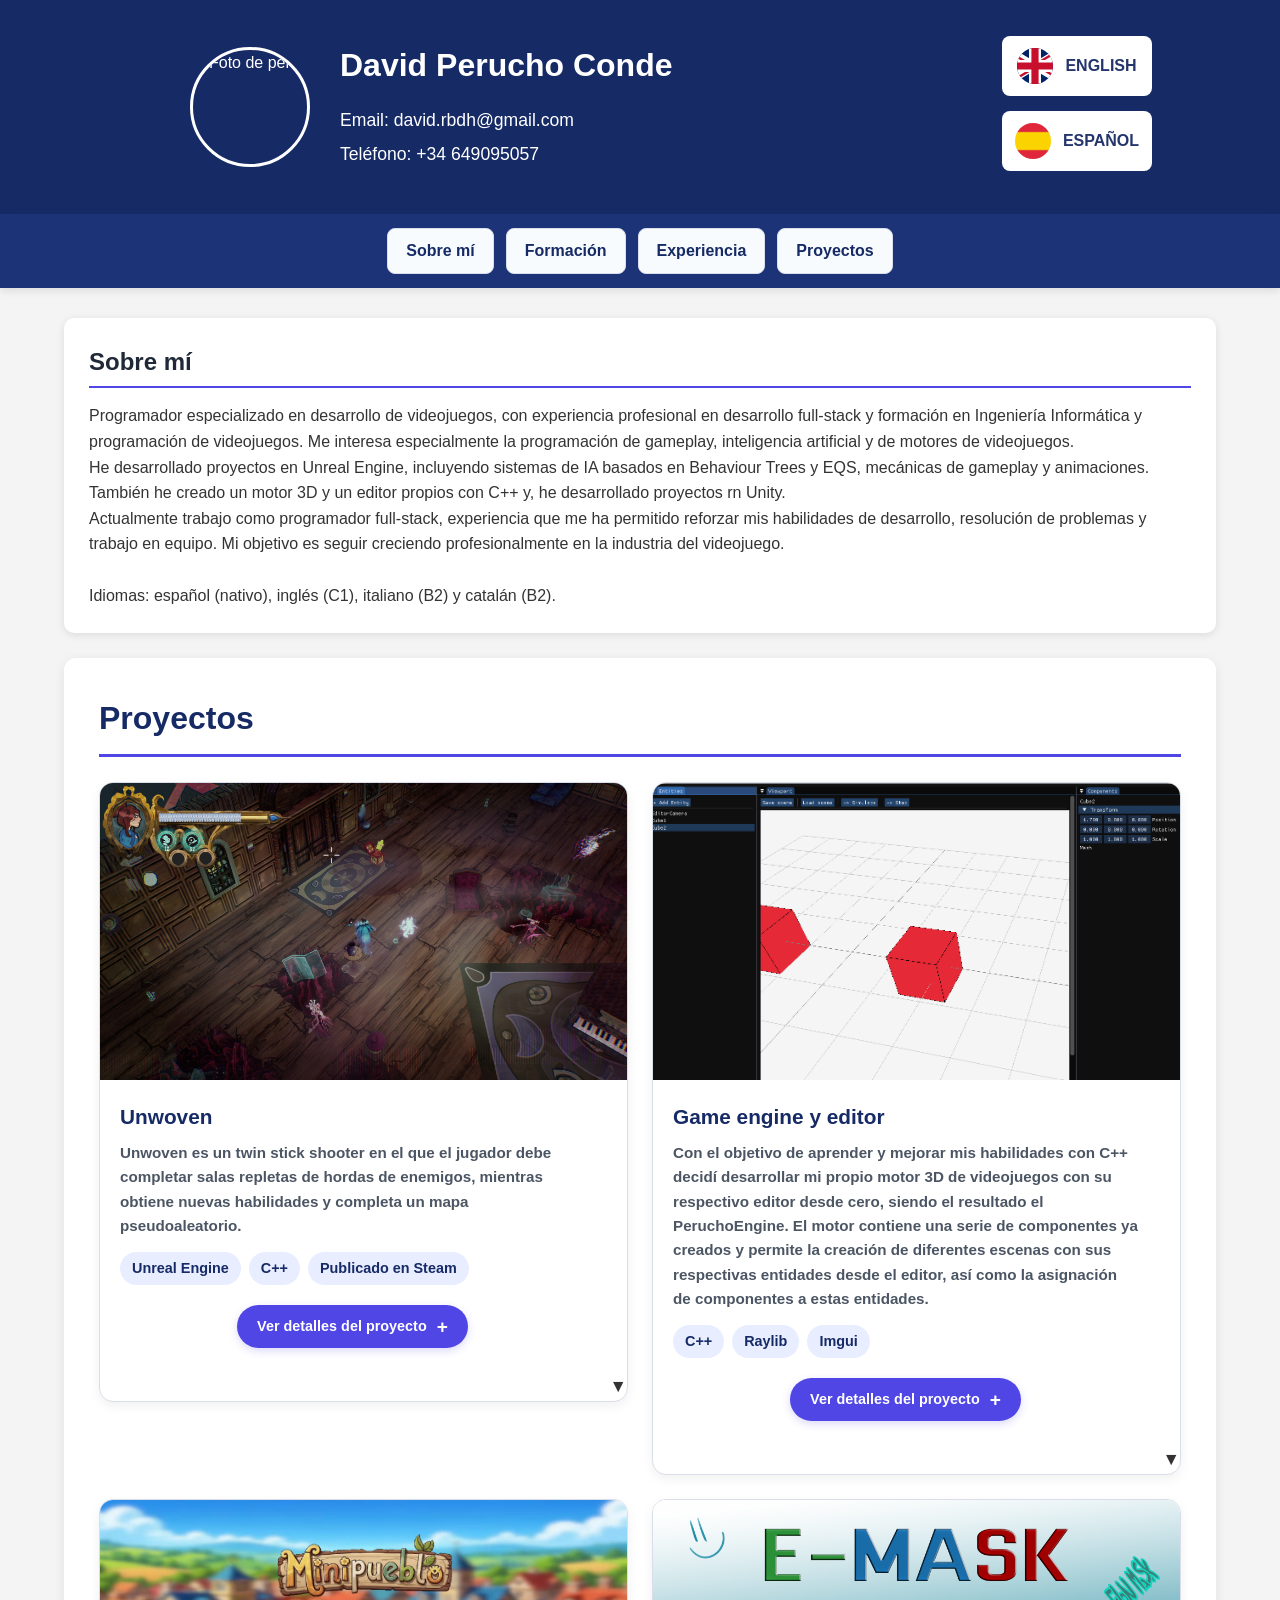
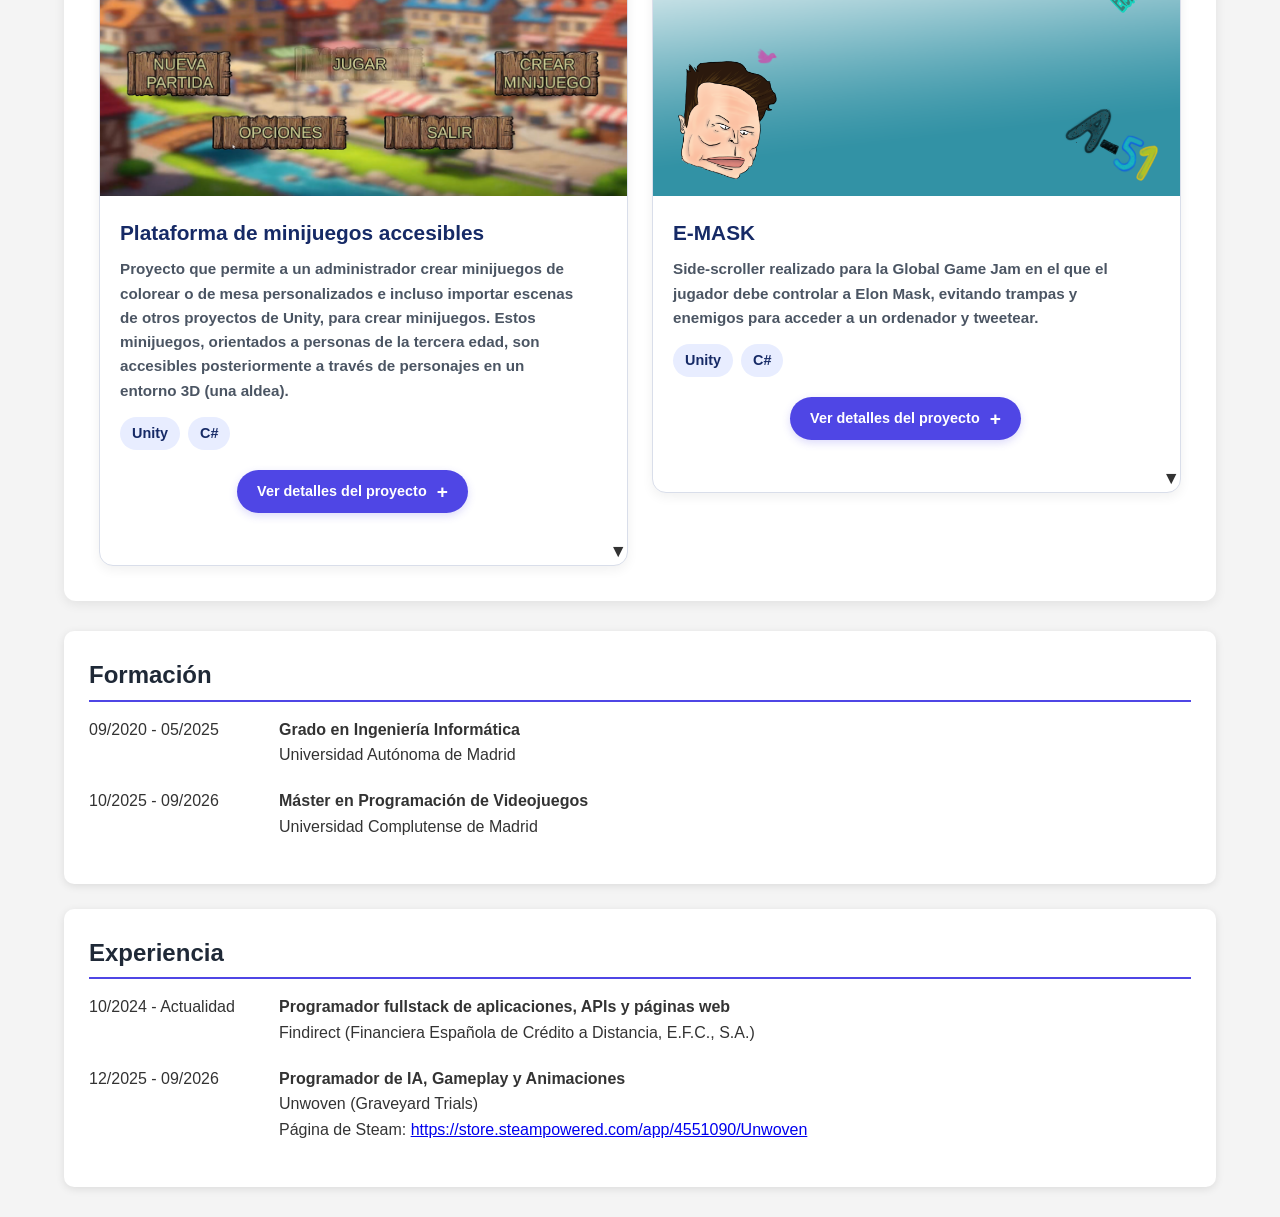
==== commit 64070c23: "Feat(Reestructuración del proyecto)" ====
--- a/index.html
+++ b/index.html
@@ -57,62 +57,6 @@
                 </p>
             </section>
 
-            <section id="formacion">
-                <h2>Formación</h2>
-                <div class="cv-item">
-                    <div class="fecha">
-                        09/2020 - 05/2025
-                    </div>
-
-                    <div class="contenido">
-                        <strong>Grado en Ingeniería Informática</strong><br>
-                        Universidad Autónoma de Madrid
-                    </div>
-                </div>
-                <div class="cv-item">
-                    <div class="fecha">
-                        10/2025 - 09/2026
-                    </div>
-
-                    <div class="contenido">
-                        <strong>Máster en Programación de Videojuegos</strong><br>
-                        Universidad Complutense de Madrid
-                    </div>
-                </div>
-            </section>
-
-            <section id="experiencia">
-                <h2>Experiencia</h2>
-                <div class="cv-item">
-                    <div class="fecha">
-                        10/2024 - Actualidad
-                    </div>
-
-                    <div class="contenido">
-                        <strong>Programador fullstack de aplicaciones, APIs y páginas web</strong><br>
-                        Findirect (Financiera Española de Crédito a Distancia, E.F.C., S.A.)
-                    </div>
-                </div>
-
-                <div class="cv-item">
-                    <div class="fecha">
-                        12/2025 - 09/2026
-                    </div>
-
-                    <div class="contenido">
-                        <strong>Programador de IA, Gameplay y Animaciones</strong><br>
-                        Unwoven (Graveyard Trials)
-                        <br>
-                        Página de Steam:
-                        <a href="https://store.steampowered.com/app/4551090/Unwoven"
-                        target="_blank"
-                        rel="noopener noreferrer">
-                            https://store.steampowered.com/app/4551090/Unwoven
-                        </a>
-                    </div>
-                </div>
-            </section>
-
             <section id="proyectos" class="proyectos">
                 <h2>Proyectos</h2>
 
@@ -120,19 +64,27 @@
 
                 <details class="proyecto">
                     <summary>
-                        <span>Unwoven</span>
+                        <img class="imagen-proyecto" src="assets/Unwoven/FotoGameplay.jpg" alt="Imagen Unwoven">
+                        <div class="resumen-proyecto">
+                            <h3>Unwoven</h3>
+                            <p>
+                                Unwoven es un twin stick shooter en el que el jugador debe completar
+                                salas repletas de hordas de enemigos, mientras obtiene nuevas
+                                habilidades y completa un mapa pseudoaleatorio.
+                            </p>
+                            <div class="tecnologias">
+                                <span>Unreal Engine</span>
+                                <span>C++</span>
+                                <span>Publicado en Steam</span>
+                            </div>
+                            <span class="texto-expandir">
+                                Ver detalles del proyecto
+                                <span class="icono-expandir">+</span>
+                            </span>
+                        </div>
                     </summary>
                     <div class="contenido">
                         <div class="info-proyecto">
-                            <div class="bloque-info">
-                                <h3>Descripción</h3>
-                                <p>
-                                    Unwoven es un twin stick shooter en el que el jugador debe completar
-                                    salas repletas de hordas de enemigos, mientras obtiene nuevas
-                                    habilidades y completa un mapa pseudoaleatorio.
-                                </p>
-                            </div>
-
                             <div class="bloque-info">
                                 <h3>Rol en el proyecto</h3>
                                 <p>
@@ -149,14 +101,6 @@
                                     como el autoapuntado, la curación (utilizando el sistema GAS de Unreal) o las trampas, así como las 
                                     animaciones de algunos enemigos utilizando Animation Blueprints de Unreal.
                                 </p>
-                            </div>
-
-                            <div class="bloque-info">
-                                <h3>Herramientas de desarrollo</h3>
-                                <div class="tecnologias">
-                                    <span>Unreal Engine</span>
-                                    <span>C++</span>
-                                </div>
                             </div>
 
                         </div>
@@ -203,18 +147,30 @@
 
                 <details class="proyecto">
                     <summary>
-                        <span>Game engine y editor</span>
+                        <img class="imagen-proyecto" src="assets/PeruchoEngine/Portada.png" alt="Imagen del Editor">
+                        <div class="resumen-proyecto">
+                            <h3>Game engine y editor</h3>
+                            <p>
+                                Con el objetivo de aprender y mejorar mis habilidades con C++ decidí desarrollar mi propio motor 3D
+                                de videojuegos con su respectivo editor desde cero, siendo el resultado el PeruchoEngine. El motor
+                                contiene una serie de componentes ya creados y permite la creación de diferentes escenas con sus 
+                                respectivas entidades desde el editor, así como la asignación de componentes a estas entidades.
+                            </p>
+                            <div class="tecnologias">
+                                <span>C++</span>
+                                <span>Raylib</span>
+                                <span>Imgui</span>
+                            </div>
+                            <span class="texto-expandir">
+                                Ver detalles del proyecto
+                                <span class="icono-expandir">+</span>
+                            </span>
+                        </div>
                     </summary>
                     <div class="contenido">
                         <div class="info-proyecto">
                             <div class="bloque-info">
-                                <h3>Descripción</h3>
-                                <p>
-                                    Con el objetivo de aprender y mejorar mis habilidades con C++ decidí desarrollar mi propio motor 3D
-                                    de videojuegos con su respectivo editor desde cero, siendo el resultado el PeruchoEngine. El motor
-                                    contiene una serie de componentes ya creados y permite la creación de diferentes escenas con sus 
-                                    respectivas entidades desde el editor, así como la asignación de componentes a estas entidades.
-                                </p>
+                                
                             </div>
 
                             <div class="bloque-info">
@@ -225,16 +181,6 @@
                                     de estas librerías por mi propio pipeline de renderizado.
                                 </p>
                             </div>
-
-                            <div class="bloque-info">
-                                <h3>Herramientas de desarrollo</h3>
-                                <div class="tecnologias">
-                                    <span>C++</span>
-                                    <span>Raylib</span>
-                                    <span>Imgui</span>
-                                </div>
-                            </div>
-
                         </div>
 
                         <div class="acciones-proyecto">
@@ -264,19 +210,26 @@
 
                 <details class="proyecto">
                     <summary>
-                        <span>Plataforma de minijuegos accesibles</span>
+                        <img class="imagen-proyecto" src="assets/TFG/Portada.png" alt="Imagen del Menú">
+                        <div class="resumen-proyecto">
+                            <h3>Plataforma de minijuegos accesibles</h3>
+                            <p>
+                                Proyecto que permite a un administrador crear minijuegos de colorear o de mesa personalizados e incluso
+                                importar escenas de otros proyectos de Unity, para crear minijuegos. Estos minijuegos, orientados a 
+                                personas de la tercera edad, son accesibles posteriormente a través de personajes en un entorno 3D (una aldea).
+                            </p>
+                            <div class="tecnologias">
+                                <span>Unity</span>
+                                <span>C#</span>
+                            </div>
+                            <span class="texto-expandir">
+                                Ver detalles del proyecto
+                                <span class="icono-expandir">+</span>
+                            </span>
+                        </div>
                     </summary>
                     <div class="contenido">
                         <div class="info-proyecto">
-                            <div class="bloque-info">
-                                <h3>Descripción</h3>
-                                <p>
-                                    Proyecto que permite a un administrador crear minijuegos de colorear o de mesa personalizados e incluso
-                                    importar escenas de otros proyectos de Unity, para crear minijuegos. Estos minijuegos, orientados a 
-                                    personas de la tercera edad, son accesibles posteriormente a través de personajes en un entorno 3D (una aldea).
-                                </p>
-                            </div>
-
                             <div class="bloque-info">
                                 <h3>Rol en el proyecto</h3>
                                 <p>
@@ -284,15 +237,6 @@
                                     derechos de autor.
                                 </p>
                             </div>
-
-                            <div class="bloque-info">
-                                <h3>Herramientas de desarrollo</h3>
-                                <div class="tecnologias">
-                                    <span>Unity</span>
-                                    <span>C#</span>
-                                </div>
-                            </div>
-
                         </div>
 
                         <div class="acciones-proyecto">
@@ -323,32 +267,31 @@
 
                 <details class="proyecto">
                     <summary>
-                        <span>E-MASK</span>
+                        <img class="imagen-proyecto" src="assets/EMask/EMask4.png" alt="Imagen E-MASK">
+                        <div class="resumen-proyecto">
+                            <h3>E-MASK</h3>
+                            <p>
+                                Side-scroller realizado para la Global Game Jam en el que el jugador debe controlar a Elon Mask,
+                                evitando trampas y enemigos para acceder a un ordenador y tweetear.
+                            </p>
+                            <div class="tecnologias">
+                                <span>Unity</span>
+                                <span>C#</span>
+                            </div>
+                            <span class="texto-expandir">
+                                Ver detalles del proyecto
+                                <span class="icono-expandir">+</span>
+                            </span>
+                        </div>
                     </summary>
                     <div class="contenido">
                         <div class="info-proyecto">
-                            <div class="bloque-info">
-                                <h3>Descripción</h3>
-                                <p>
-                                    Side-scroller realizado para la Global Game Jam en el que el jugador debe controlar a Elon Mask,
-                                    evitando trampas y enemigos para acceder a un ordenador y tweetear.
-                                </p>
-                            </div>
-
                             <div class="bloque-info">
                                 <h3>Rol en el proyecto</h3>
                                 <p>
                                     Realicé el shader que permite cambiar el color del mundo y hacer que los enemigos de ese color 
                                     desaparezcan, así como la implementación del sonido, del menú principal y de las cámaras de detección.
                                 </p>
-                            </div>
-
-                            <div class="bloque-info">
-                                <h3>Herramientas de desarrollo</h3>
-                                <div class="tecnologias">
-                                    <span>Unity</span>
-                                    <span>C#</span>
-                                </div>
                             </div>
                         </div>
 
@@ -369,11 +312,9 @@
                         <div class="separador"></div>
                         <div class="slider">
                             <div class="slides">
-                                
-                                <img src="assets/EMask/EMask4.png" alt="Captura del proyecto 1">
-                                <img src="assets/EMask/EMask1.png" alt="Captura del proyecto 2">
-                                <img src="assets/EMask/EMask2.png" alt="Captura del proyecto 3">
-                                <img src="assets/EMask/EMask3.png" alt="Captura del proyecto 4">
+                                <img src="assets/EMask/EMask1.png" alt="Captura del proyecto 1">
+                                <img src="assets/EMask/EMask2.png" alt="Captura del proyecto 2">
+                                <img src="assets/EMask/EMask3.png" alt="Captura del proyecto 3">
                             
                             </div>
                         
@@ -394,6 +335,62 @@
                         </div>
                     </div>
                 </details>
+            </section>
+
+            <section id="formacion">
+                <h2>Formación</h2>
+                <div class="cv-item">
+                    <div class="fecha">
+                        09/2020 - 05/2025
+                    </div>
+
+                    <div class="contenido">
+                        <strong>Grado en Ingeniería Informática</strong><br>
+                        Universidad Autónoma de Madrid
+                    </div>
+                </div>
+                <div class="cv-item">
+                    <div class="fecha">
+                        10/2025 - 09/2026
+                    </div>
+
+                    <div class="contenido">
+                        <strong>Máster en Programación de Videojuegos</strong><br>
+                        Universidad Complutense de Madrid
+                    </div>
+                </div>
+            </section>
+
+            <section id="experiencia">
+                <h2>Experiencia</h2>
+                <div class="cv-item">
+                    <div class="fecha">
+                        10/2024 - Actualidad
+                    </div>
+
+                    <div class="contenido">
+                        <strong>Programador fullstack de aplicaciones, APIs y páginas web</strong><br>
+                        Findirect (Financiera Española de Crédito a Distancia, E.F.C., S.A.)
+                    </div>
+                </div>
+
+                <div class="cv-item">
+                    <div class="fecha">
+                        12/2025 - 09/2026
+                    </div>
+
+                    <div class="contenido">
+                        <strong>Programador de IA, Gameplay y Animaciones</strong><br>
+                        Unwoven (Graveyard Trials)
+                        <br>
+                        Página de Steam:
+                        <a href="https://store.steampowered.com/app/4551090/Unwoven"
+                        target="_blank"
+                        rel="noopener noreferrer">
+                            https://store.steampowered.com/app/4551090/Unwoven
+                        </a>
+                    </div>
+                </div>
             </section>
         </main>
 
--- a/styles.css
+++ b/styles.css
@@ -830,3 +830,157 @@
         font-size: 0.9rem;
     }
 }
+
+
+/* =========================
+   PROYECTOS EN TARJETAS
+   ========================= */
+
+.lista-proyectos {
+    display: grid;
+    grid-template-columns: repeat(2, minmax(0, 1fr));
+    gap: 24px;
+    align-items: start;
+}
+
+.proyecto {
+    margin-top: 0;
+    border: 1px solid #d9deea;
+    border-radius: 14px;
+    overflow: hidden;
+    background: white;
+    box-shadow: 0 4px 12px rgba(0, 0, 0, 0.06);
+    transition: transform 0.2s ease, box-shadow 0.2s ease;
+}
+
+.proyecto:hover {
+    transform: translateY(-4px);
+    box-shadow: 0 10px 24px rgba(22, 42, 102, 0.14);
+}
+
+/* Cabecera visual de la tarjeta */
+
+.proyecto summary {
+    display: block;
+    position: relative;
+    padding: 0;
+    background: white;
+    color: #333;
+    cursor: pointer;
+    list-style: none;
+}
+
+.proyecto summary:hover {
+    background: #f8faff;
+}
+
+.proyecto summary::-webkit-details-marker {
+    display: none;
+}
+
+/* Imagen */
+
+.imagen-proyecto {
+    display: block;
+    width: 100%;
+    aspect-ratio: 16 / 9;
+    object-fit: cover;
+    background: #e8edff;
+}
+
+/* Texto de la tarjeta */
+
+.resumen-proyecto {
+    padding: 20px;
+    padding-right: 42px;
+}
+
+.resumen-proyecto h3 {
+    color: #162a66;
+    font-size: 1.3rem;
+    margin-bottom: 8px;
+}
+
+.resumen-proyecto p {
+    color: #4b5563;
+    font-size: 0.95rem;
+    line-height: 1.6;
+    margin-bottom: 14px;
+}
+
+/* Icono para indicar que se puede desplegar */
+
+.texto-expandir {
+    display: flex;
+    align-items: center;
+    justify-content: center;
+    gap: 10px;
+    width: fit-content;
+    margin: 20px auto 4px;
+    padding: 10px 20px;
+    background: #4f46e5;
+    color: white;
+    font-size: 0.9rem;
+    font-weight: 600;
+    text-align: center;
+    border-radius: 999px;
+    box-shadow: 0 3px 8px rgba(79, 70, 229, 0.2);
+    transition: background 0.2s ease, transform 0.2s ease;
+}
+
+.proyecto summary:hover .texto-expandir {
+    background: #162a66;
+    transform: translateY(-2px);
+}
+
+/* Símbolo + / − dentro del botón */
+.icono-expandir {
+    display: inline-flex;
+    align-items: center;
+    justify-content: center;
+    width: auto;
+    height: auto;
+    border: none;
+    border-radius: 0;
+    font-size: 1.2rem;
+    line-height: 1;
+}
+
+/* Cambia + por − al abrir la tarjeta */
+.proyecto[open] .icono-expandir {
+    font-size: 0;
+}
+
+.proyecto[open] .icono-expandir::after {
+    content: "−";
+    font-size: 1.1rem;
+}
+
+/* El contenido detallado sigue desplegándose */
+
+.proyecto .contenido {
+    padding: 25px;
+    background: #f8fbfd;
+    border-top: 1px solid #e1e6f0;
+}
+
+/* Tarjetas en móvil */
+
+@media (max-width: 768px) {
+    .lista-proyectos {
+        grid-template-columns: 1fr;
+    }
+
+    .proyectos {
+        padding: 20px;
+    }
+
+    .resumen-proyecto {
+        padding: 16px;
+        padding-right: 42px;
+    }
+
+    .proyecto .contenido {
+        padding: 20px;
+    }
+}
--- a/styles.css
+++ b/styles.css
@@ -830,3 +830,157 @@
         font-size: 0.9rem;
     }
 }
+
+
+/* =========================
+   PROYECTOS EN TARJETAS
+   ========================= */
+
+.lista-proyectos {
+    display: grid;
+    grid-template-columns: repeat(2, minmax(0, 1fr));
+    gap: 24px;
+    align-items: start;
+}
+
+.proyecto {
+    margin-top: 0;
+    border: 1px solid #d9deea;
+    border-radius: 14px;
+    overflow: hidden;
+    background: white;
+    box-shadow: 0 4px 12px rgba(0, 0, 0, 0.06);
+    transition: transform 0.2s ease, box-shadow 0.2s ease;
+}
+
+.proyecto:hover {
+    transform: translateY(-4px);
+    box-shadow: 0 10px 24px rgba(22, 42, 102, 0.14);
+}
+
+/* Cabecera visual de la tarjeta */
+
+.proyecto summary {
+    display: block;
+    position: relative;
+    padding: 0;
+    background: white;
+    color: #333;
+    cursor: pointer;
+    list-style: none;
+}
+
+.proyecto summary:hover {
+    background: #f8faff;
+}
+
+.proyecto summary::-webkit-details-marker {
+    display: none;
+}
+
+/* Imagen */
+
+.imagen-proyecto {
+    display: block;
+    width: 100%;
+    aspect-ratio: 16 / 9;
+    object-fit: cover;
+    background: #e8edff;
+}
+
+/* Texto de la tarjeta */
+
+.resumen-proyecto {
+    padding: 20px;
+    padding-right: 42px;
+}
+
+.resumen-proyecto h3 {
+    color: #162a66;
+    font-size: 1.3rem;
+    margin-bottom: 8px;
+}
+
+.resumen-proyecto p {
+    color: #4b5563;
+    font-size: 0.95rem;
+    line-height: 1.6;
+    margin-bottom: 14px;
+}
+
+/* Icono para indicar que se puede desplegar */
+
+.texto-expandir {
+    display: flex;
+    align-items: center;
+    justify-content: center;
+    gap: 10px;
+    width: fit-content;
+    margin: 20px auto 4px;
+    padding: 10px 20px;
+    background: #4f46e5;
+    color: white;
+    font-size: 0.9rem;
+    font-weight: 600;
+    text-align: center;
+    border-radius: 999px;
+    box-shadow: 0 3px 8px rgba(79, 70, 229, 0.2);
+    transition: background 0.2s ease, transform 0.2s ease;
+}
+
+.proyecto summary:hover .texto-expandir {
+    background: #162a66;
+    transform: translateY(-2px);
+}
+
+/* Símbolo + / − dentro del botón */
+.icono-expandir {
+    display: inline-flex;
+    align-items: center;
+    justify-content: center;
+    width: auto;
+    height: auto;
+    border: none;
+    border-radius: 0;
+    font-size: 1.2rem;
+    line-height: 1;
+}
+
+/* Cambia + por − al abrir la tarjeta */
+.proyecto[open] .icono-expandir {
+    font-size: 0;
+}
+
+.proyecto[open] .icono-expandir::after {
+    content: "−";
+    font-size: 1.1rem;
+}
+
+/* El contenido detallado sigue desplegándose */
+
+.proyecto .contenido {
+    padding: 25px;
+    background: #f8fbfd;
+    border-top: 1px solid #e1e6f0;
+}
+
+/* Tarjetas en móvil */
+
+@media (max-width: 768px) {
+    .lista-proyectos {
+        grid-template-columns: 1fr;
+    }
+
+    .proyectos {
+        padding: 20px;
+    }
+
+    .resumen-proyecto {
+        padding: 16px;
+        padding-right: 42px;
+    }
+
+    .proyecto .contenido {
+        padding: 20px;
+    }
+}
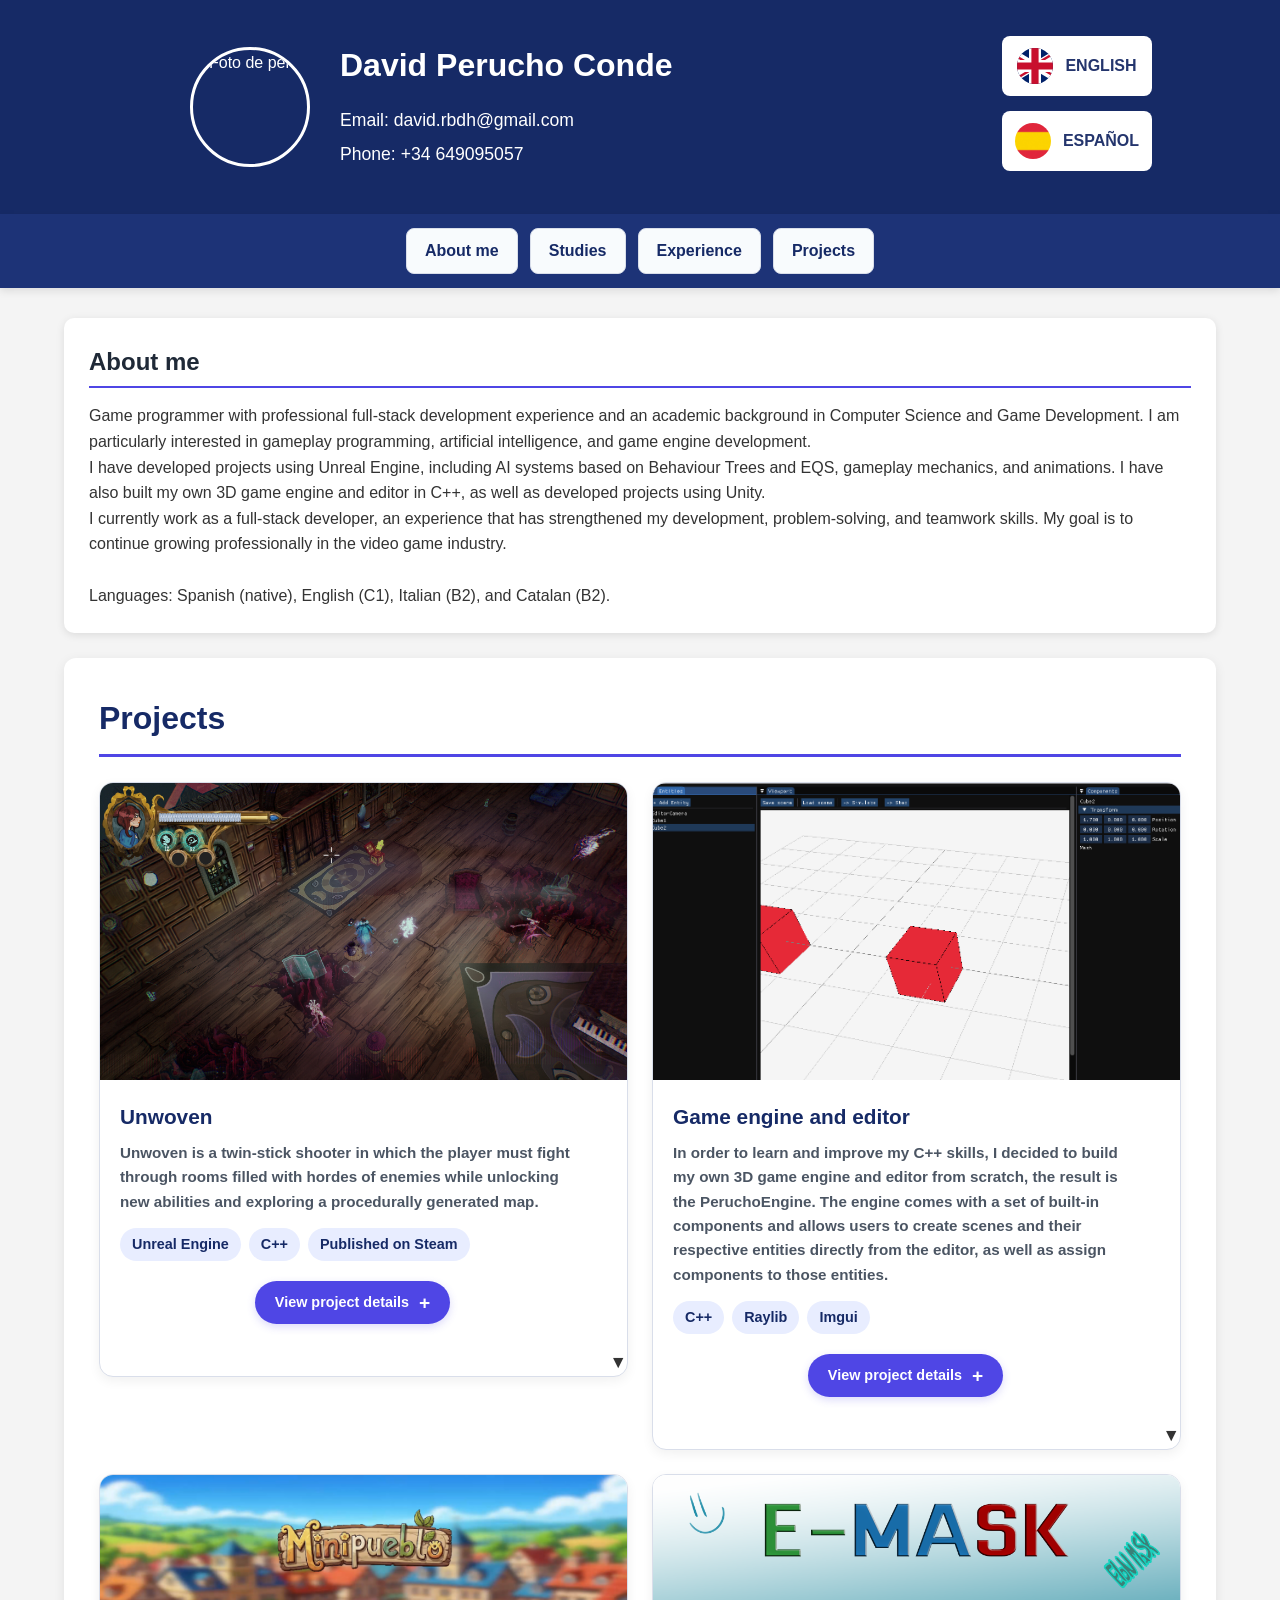
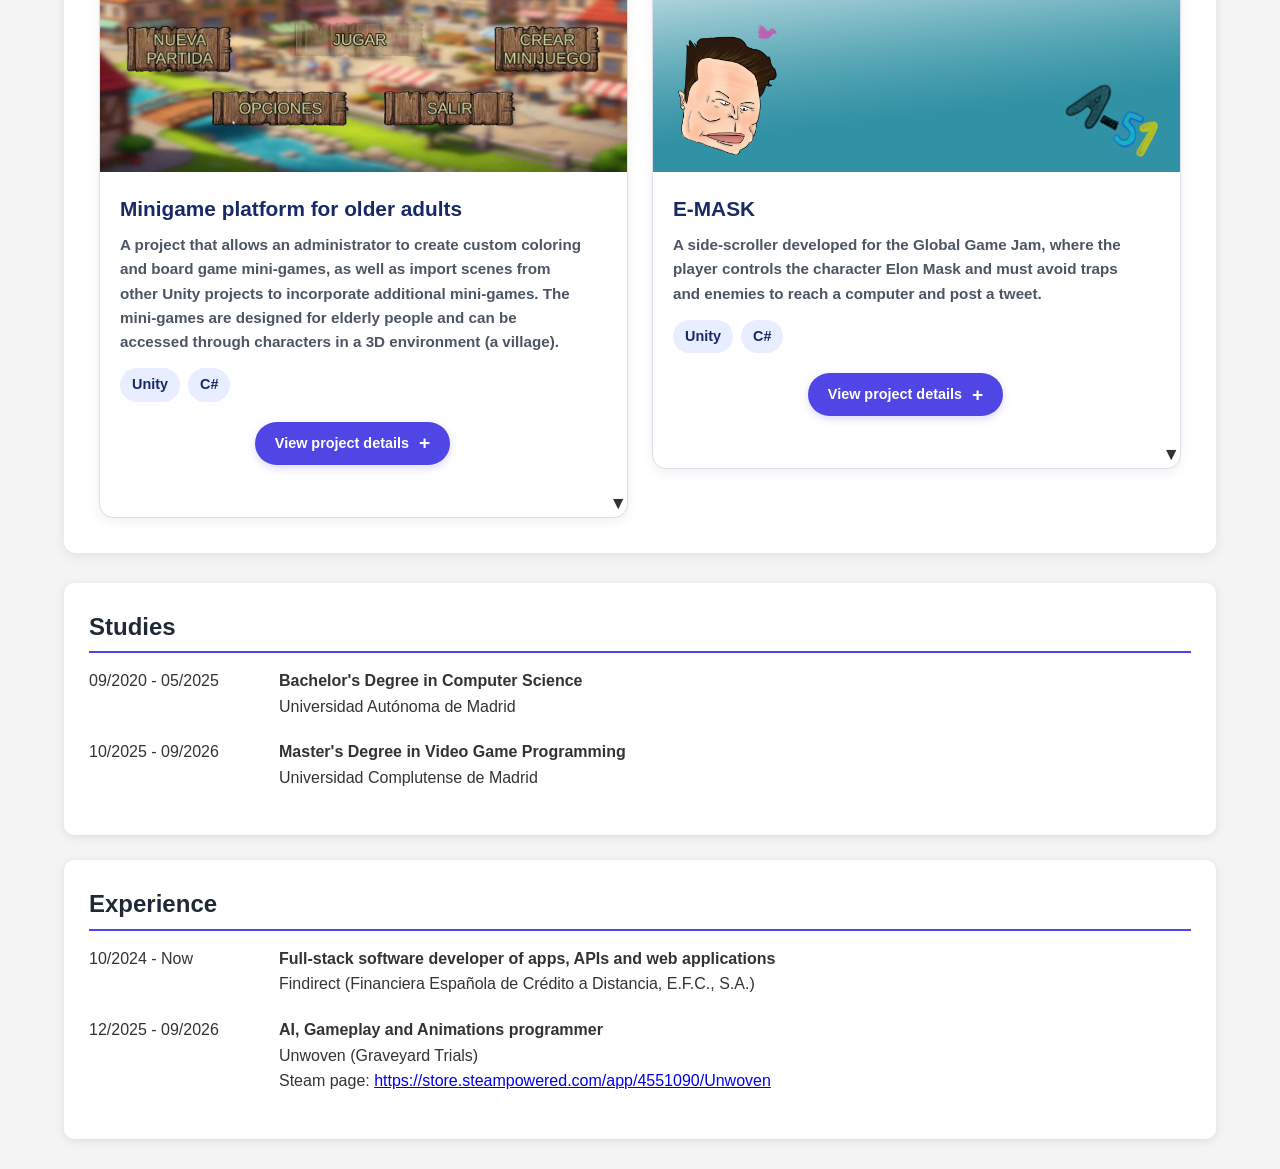
==== commit ffac2242: "Fix(English by default)" ====
--- a/index.html
+++ b/index.html
@@ -1,6 +1,6 @@
 <!DOCTYPE html>
 <html lang="es">
-<div id="spanish">
+<div id="spanish" style="display: none;">
     <!-- CV en español -->
     <head>
     <meta charset="UTF-8">
@@ -102,7 +102,12 @@
                                     animaciones de algunos enemigos utilizando Animation Blueprints de Unreal.
                                 </p>
                             </div>
-
+                            <div class="bloque-info">
+                                <h3>Plataformas</h3>
+                                <div class="tecnologias">
+                                    <span>Windows</span>
+                                </div>
+                            </div>
                         </div>
 
                         <div class="acciones-proyecto">
@@ -237,17 +242,35 @@
                                     derechos de autor.
                                 </p>
                             </div>
+                            <div class="bloque-info">
+                                <h3>Plataformas</h3>
+                                <div class="tecnologias">
+                                    <span>Windows</span>
+                                    <span>Android</span>
+                                </div>
+                            </div>
                         </div>
 
                         <div class="acciones-proyecto">
+                            <a class="boton-proyecto"
+                            href="https://drive.google.com/file/d/1wWAoTLeNMbmfMWil0ME6w4BzPYtzCj_k/view?usp=sharing"
+                            target="_blank"
+                            rel="noopener noreferrer">
+                                <span class="icono">▶</span>
+                                <span>
+                                    <strong>Build del juego</strong>
+                                    <small>Incluye el ejecutable y un manual de instrucciones para la creación de minijuegos.</small>
+                                </span>
+                                <span class="flecha">→</span>
+                            </a>
+
                             <a class="boton-proyecto secundario"
-                            href="https://drive.google.com/file/d/1wWAoTLeNMbmfMWil0ME6w4BzPYtzCj_k/view?usp=sharing"
+                            href="https://github.com/davidPerucho/TFG"
                             target="_blank"
                             rel="noopener noreferrer">
                                 <span class="icono">↗</span>
                                 <span>
-                                    <strong>Link del juego</strong>
-                                    <small>Incluye el ejecutable y un manual de instrucciones para la creación de minijuegos.</small>
+                                    <strong>GitHub del proyecto</strong>
                                 </span>
                                 <span class="flecha">→</span>
                             </a>
@@ -292,6 +315,13 @@
                                     Realicé el shader que permite cambiar el color del mundo y hacer que los enemigos de ese color 
                                     desaparezcan, así como la implementación del sonido, del menú principal y de las cámaras de detección.
                                 </p>
+                            </div>
+                            <div class="bloque-info">
+                                <h3>Plataformas</h3>
+                                <div class="tecnologias">
+                                    <span>Windows</span>
+                                    <span>Web</span>
+                                </div>
                             </div>
                         </div>
 
@@ -397,7 +427,7 @@
     </body>
 </div>
 
-<div id="english" style="display: none;">
+<div id="english">
     <!-- CV en inglés -->
     <head>
     <meta charset="UTF-8">
@@ -453,58 +483,6 @@
                 </p>
             </section>
 
-            <section id="studies">
-                <h2>Studies</h2>
-                <div class="cv-item">
-                    <div class="fecha">
-                        09/2020 - 05/2025
-                    </div>
-
-                    <div class="contenido">
-                        <strong>Bachelor's Degree in Computer Science</strong><br>
-                        Universidad Autónoma de Madrid
-                    </div>
-                </div>
-                <div class="cv-item">
-                    <div class="fecha">
-                        10/2025 - 09/2026
-                    </div>
-
-                    <div class="contenido">
-                        <strong>Master's Degree in Video Game Programming</strong><br>
-                        Universidad Complutense de Madrid
-                    </div>
-                </div>
-            </section>
-
-            <section id="expirience">
-                <h2>Experience</h2>
-                <div class="cv-item">
-                    <div class="fecha">
-                        10/2024 - Now
-                    </div>
-
-                    <div class="contenido">
-                        <strong>Full-stack software developer of apps, APIs and web applications</strong><br>
-                        Findirect (Financiera Española de Crédito a Distancia, E.F.C., S.A.)
-                    </div>
-                    <div class="fecha">
-                        12/2025 - 09/2026
-                    </div>
-
-                    <div class="contenido">
-                        <strong>AI, Gameplay and Animations programmer</strong><br>
-                        Unwoven (Graveyard Trials)
-                        <br>
-                        Steam page:
-                        <a href="https://store.steampowered.com/app/4551090/Unwoven"
-                        target="_blank"
-                        rel="noopener noreferrer">
-                            https://store.steampowered.com/app/4551090/Unwoven
-                        </a>
-                    </div>
-            </section>
-
             <section id="projects" class="proyectos">
                 <h2>Projects</h2>
 
@@ -512,18 +490,26 @@
 
                 <details class="proyecto">
                     <summary>
-                        <span>Unwoven</span>
+                        <img class="imagen-proyecto" src="assets/Unwoven/FotoGameplay.jpg" alt="Imagen Unwoven">
+                        <div class="resumen-proyecto">
+                            <h3>Unwoven</h3>
+                            <p>
+                                Unwoven is a twin-stick shooter in which the player must fight through rooms filled with hordes 
+                                of enemies while unlocking new abilities and exploring a procedurally generated map.
+                            </p>
+                            <div class="tecnologias">
+                                <span>Unreal Engine</span>
+                                <span>C++</span>
+                                <span>Published on Steam</span>
+                            </div>
+                            <span class="texto-expandir">
+                                View project details
+                                <span class="icono-expandir">+</span>
+                            </span>
+                        </div>
                     </summary>
                     <div class="contenido">
                         <div class="info-proyecto">
-                            <div class="bloque-info">
-                                <h3>Summary</h3>
-                                <p>
-                                    Unwoven is a twin-stick shooter in which the player must fight through rooms filled with hordes 
-                                    of enemies while unlocking new abilities and exploring a procedurally generated map.
-                                </p>
-                            </div>
-
                             <div class="bloque-info">
                                 <h3>Role in the Project</h3>
                                 <p>
@@ -542,13 +528,11 @@
                             </div>
 
                             <div class="bloque-info">
-                                <h3>Tools used</h3>
+                                <h3>Platforms</h3>
                                 <div class="tecnologias">
-                                    <span>Unreal Engine</span>
-                                    <span>C++</span>
+                                    <span>Windows</span>
                                 </div>
                             </div>
-
                         </div>
 
                         <div class="acciones-proyecto">
@@ -593,20 +577,28 @@
 
                 <details class="proyecto">
                     <summary>
-                        <span>Game engine and editor</span>
+                        <img class="imagen-proyecto" src="assets/PeruchoEngine/Portada.png" alt="Imagen del Editor">
+                        <div class="resumen-proyecto">
+                            <h3>Game engine and editor</h3>
+                            <p>
+                                In order to learn and improve my C++ skills, I decided to build my own 3D game engine and 
+                                editor from scratch, the result is the PeruchoEngine. The engine comes with a set of 
+                                built-in components and allows users to create scenes and their respective entities directly 
+                                from the editor, as well as assign components to those entities.
+                            </p>
+                            <div class="tecnologias">
+                                <span>C++</span>
+                                <span>Raylib</span>
+                                <span>Imgui</span>
+                            </div>
+                            <span class="texto-expandir">
+                                View project details
+                                <span class="icono-expandir">+</span>
+                            </span>
+                        </div>
                     </summary>
                     <div class="contenido">
                         <div class="info-proyecto">
-                            <div class="bloque-info">
-                                <h3>Summary</h3>
-                                <p>
-                                    In order to learn and improve my C++ skills, I decided to build my own 3D game engine and 
-                                    editor from scratch, the result is the PeruchoEngine. The engine comes with a set of 
-                                    built-in components and allows users to create scenes and their respective entities directly 
-                                    from the editor, as well as assign components to those entities.
-                                </p>
-                            </div>
-
                             <div class="bloque-info">
                                 <h3>Role in the Project</h3>
                                 <p>
@@ -615,16 +607,6 @@
                                     with my own rendering pipeline.
                                 </p>
                             </div>
-
-                            <div class="bloque-info">
-                                <h3>Tools used</h3>
-                                <div class="tecnologias">
-                                    <span>C++</span>
-                                    <span>Raylib</span>
-                                    <span>Imgui</span>
-                                </div>
-                            </div>
-
                         </div>
 
                         <div class="acciones-proyecto">
@@ -653,21 +635,28 @@
 
                 <details class="proyecto">
                     <summary>
-                        <span>Minigame platform for older adults</span>
+                        <img class="imagen-proyecto" src="assets/TFG/Portada.png" alt="Imagen del Menú">
+                        <div class="resumen-proyecto">
+                            <h3>Minigame platform for older adults</h3>
+                            <p>
+                                A project that allows an administrator to create custom coloring and
+                                board game mini-games, as well as import scenes from other Unity
+                                projects to incorporate additional mini-games. The mini-games are designed for elderly
+                                people and can be accessed through characters in a 3D environment (a village).
+                            </p>
+                            <div class="tecnologias">
+                                <span>Unity</span>
+                                <span>C#</span>
+                            </div>
+                            <span class="texto-expandir">
+                                View project details
+                                <span class="icono-expandir">+</span>
+                            </span>
+                        </div>
                     </summary>
                     <div class="contenido">
                         <div class="info-proyecto">
                             <div class="bloque-info">
-                                <h3>Summary</h3>
-                                <p>
-                                    A project that allows an administrator to create custom coloring and
-                                    board game mini-games, as well as import scenes from other Unity
-                                    projects to incorporate additional mini-games. The mini-games are designed for elderly
-                                    people and can be accessed through characters in a 3D environment (a village).
-                                </p>
-                            </div>
-
-                            <div class="bloque-info">
                                 <h3>Role in the Project</h3>
                                 <p>
                                     I developed the entire project using some 3D assets and royalty-free music.
@@ -675,24 +664,34 @@
                             </div>
 
                             <div class="bloque-info">
-                                <h3>Tools used</h3>
+                                <h3>Platforms</h3>
                                 <div class="tecnologias">
-                                    <span>Unity</span>
-                                    <span>C#</span>
+                                    <span>Windows</span>
+                                    <span>Android</span>
                                 </div>
                             </div>
-
                         </div>
 
                         <div class="acciones-proyecto">
-                            <a class="boton-proyecto secundario"
+                            <a class="boton-proyecto"
                             href="https://drive.google.com/file/d/1wWAoTLeNMbmfMWil0ME6w4BzPYtzCj_k/view?usp=sharing"
                             target="_blank"
                             rel="noopener noreferrer">
-                                <span class="icono">↗</span>
+                                <span class="icono">▶</span>
                                 <span>
                                     <strong>Download Game Build</strong>
                                     <small>Includes the game executable and an instruction manual for the mini-game creation.</small>
+                                </span>
+                                <span class="flecha">→</span>
+                            </a>
+
+                            <a class="boton-proyecto secundario"
+                            href="https://github.com/davidPerucho/TFG"
+                            target="_blank"
+                            rel="noopener noreferrer">
+                                <span class="icono">↗</span>
+                                <span>
+                                    <strong>Project's GitHub</strong>
                                 </span>
                                 <span class="flecha">→</span>
                             </a>
@@ -712,18 +711,25 @@
 
                 <details class="proyecto">
                     <summary>
-                        <span>E-MASK</span>
+                        <img class="imagen-proyecto" src="assets/EMask/EMask4.png" alt="Imagen E-MASK">
+                        <div class="resumen-proyecto">
+                            <h3>E-MASK</h3>
+                            <p>
+                                A side-scroller developed for the Global Game Jam, where the player controls 
+                                the character Elon Mask and must avoid traps and enemies to reach a computer and post a tweet.
+                            </p>
+                            <div class="tecnologias">
+                                <span>Unity</span>
+                                <span>C#</span>
+                            </div>
+                            <span class="texto-expandir">
+                                View project details
+                                <span class="icono-expandir">+</span>
+                            </span>
+                        </div>
                     </summary>
                     <div class="contenido">
                         <div class="info-proyecto">
-                            <div class="bloque-info">
-                                <h3>Summary</h3>
-                                <p>
-                                    A side-scroller developed for the Global Game Jam, where the player controls 
-                                    the character Elon Mask and must avoid traps and enemies to reach a computer and post a tweet.
-                                </p>
-                            </div>
-
                             <div class="bloque-info">
                                 <h3>Role in the Project</h3>
                                 <p>
@@ -734,10 +740,10 @@
                             </div>
 
                             <div class="bloque-info">
-                                <h3>Tools used</h3>
+                                <h3>Platforms</h3>
                                 <div class="tecnologias">
-                                    <span>Unity</span>
-                                    <span>C#</span>
+                                    <span>Windows</span>
+                                    <span>Web</span>
                                 </div>
                             </div>
                         </div>
@@ -760,10 +766,9 @@
                         <div class="slider">
                             <div class="slides">
                                 
-                                <img src="assets/EMask/EMask4.png" alt="Captura del proyecto 1">
-                                <img src="assets/EMask/EMask1.png" alt="Captura del proyecto 2">
-                                <img src="assets/EMask/EMask2.png" alt="Captura del proyecto 3">
-                                <img src="assets/EMask/EMask3.png" alt="Captura del proyecto 4">
+                                <img src="assets/EMask/EMask1.png" alt="Captura del proyecto 1">
+                                <img src="assets/EMask/EMask2.png" alt="Captura del proyecto 2">
+                                <img src="assets/EMask/EMask3.png" alt="Captura del proyecto 3">
                             
                             </div>
                         
@@ -785,6 +790,58 @@
                     </div>
                 </details>
             </section>
+
+            <section id="studies">
+                <h2>Studies</h2>
+                <div class="cv-item">
+                    <div class="fecha">
+                        09/2020 - 05/2025
+                    </div>
+
+                    <div class="contenido">
+                        <strong>Bachelor's Degree in Computer Science</strong><br>
+                        Universidad Autónoma de Madrid
+                    </div>
+                </div>
+                <div class="cv-item">
+                    <div class="fecha">
+                        10/2025 - 09/2026
+                    </div>
+
+                    <div class="contenido">
+                        <strong>Master's Degree in Video Game Programming</strong><br>
+                        Universidad Complutense de Madrid
+                    </div>
+                </div>
+            </section>
+
+            <section id="expirience">
+                <h2>Experience</h2>
+                <div class="cv-item">
+                    <div class="fecha">
+                        10/2024 - Now
+                    </div>
+
+                    <div class="contenido">
+                        <strong>Full-stack software developer of apps, APIs and web applications</strong><br>
+                        Findirect (Financiera Española de Crédito a Distancia, E.F.C., S.A.)
+                    </div>
+                    <div class="fecha">
+                        12/2025 - 09/2026
+                    </div>
+
+                    <div class="contenido">
+                        <strong>AI, Gameplay and Animations programmer</strong><br>
+                        Unwoven (Graveyard Trials)
+                        <br>
+                        Steam page:
+                        <a href="https://store.steampowered.com/app/4551090/Unwoven"
+                        target="_blank"
+                        rel="noopener noreferrer">
+                            https://store.steampowered.com/app/4551090/Unwoven
+                        </a>
+                    </div>
+            </section>
         </main>
 
     </body>
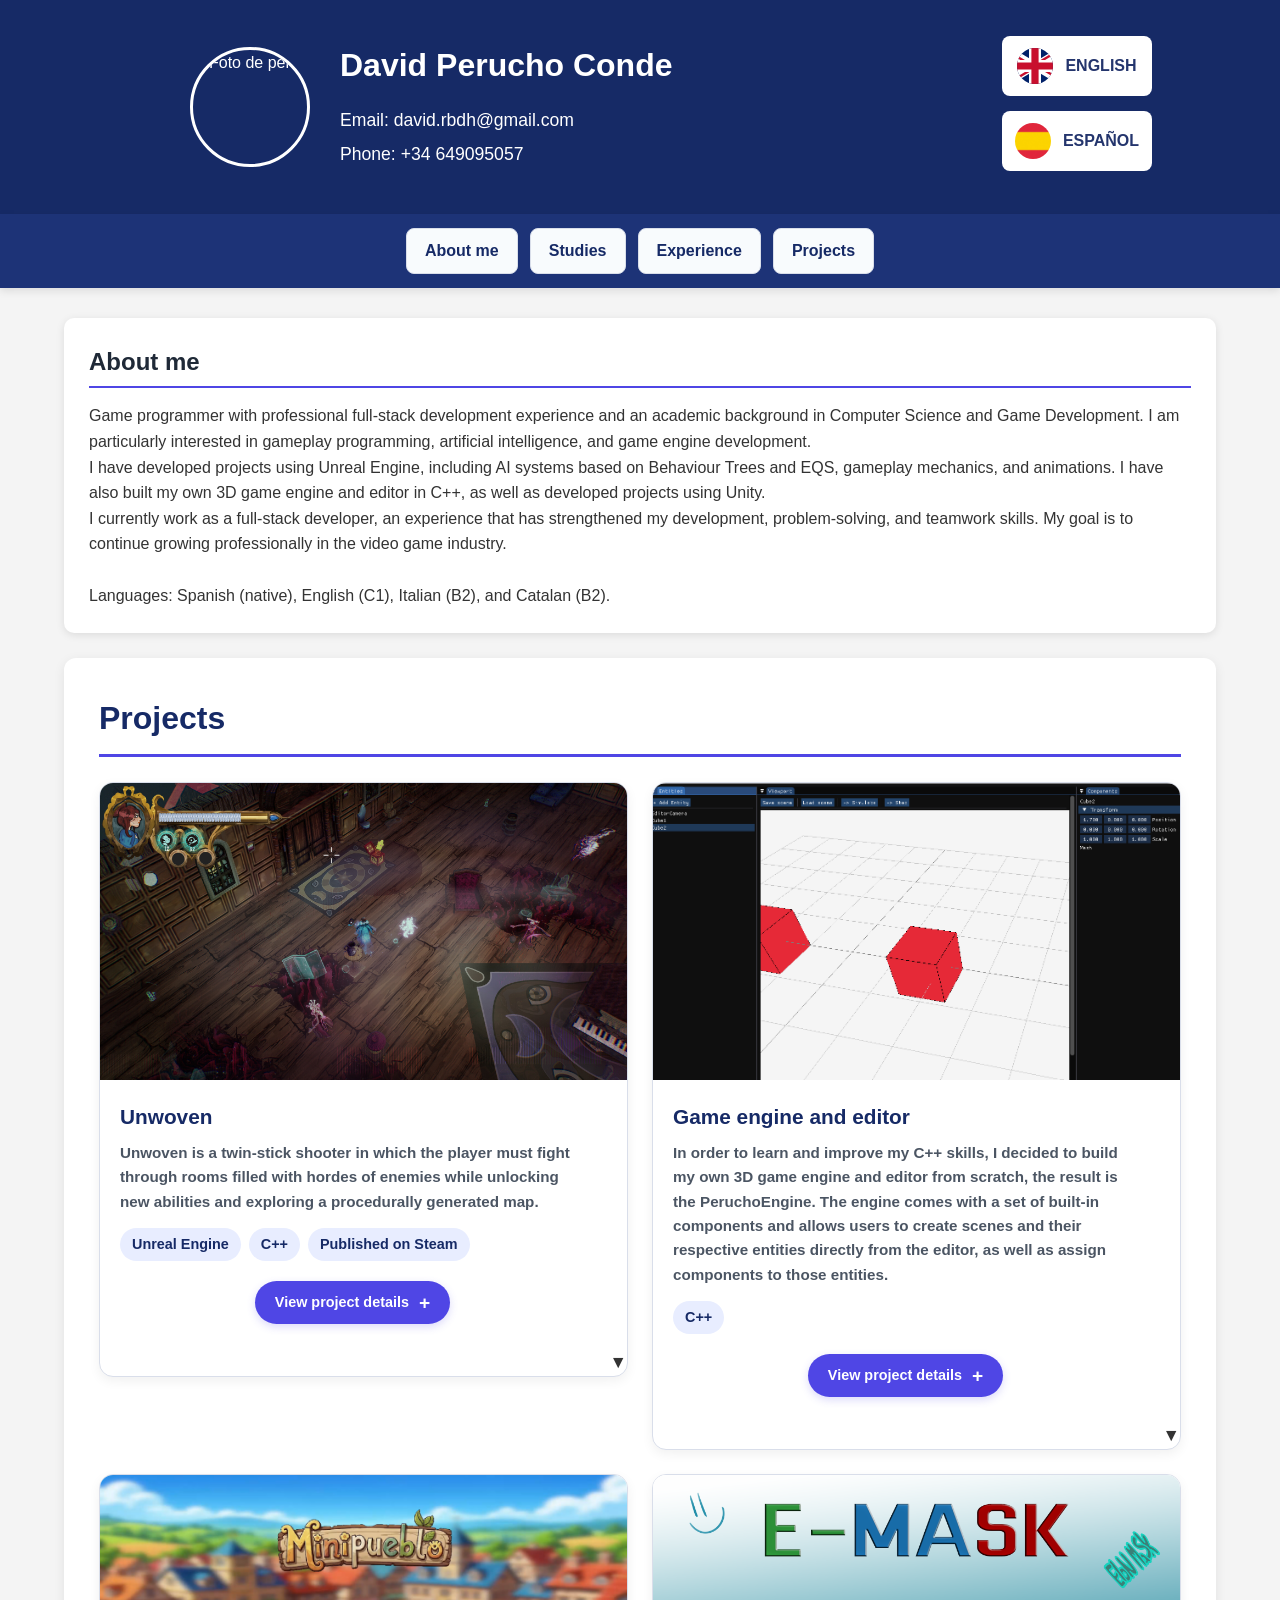
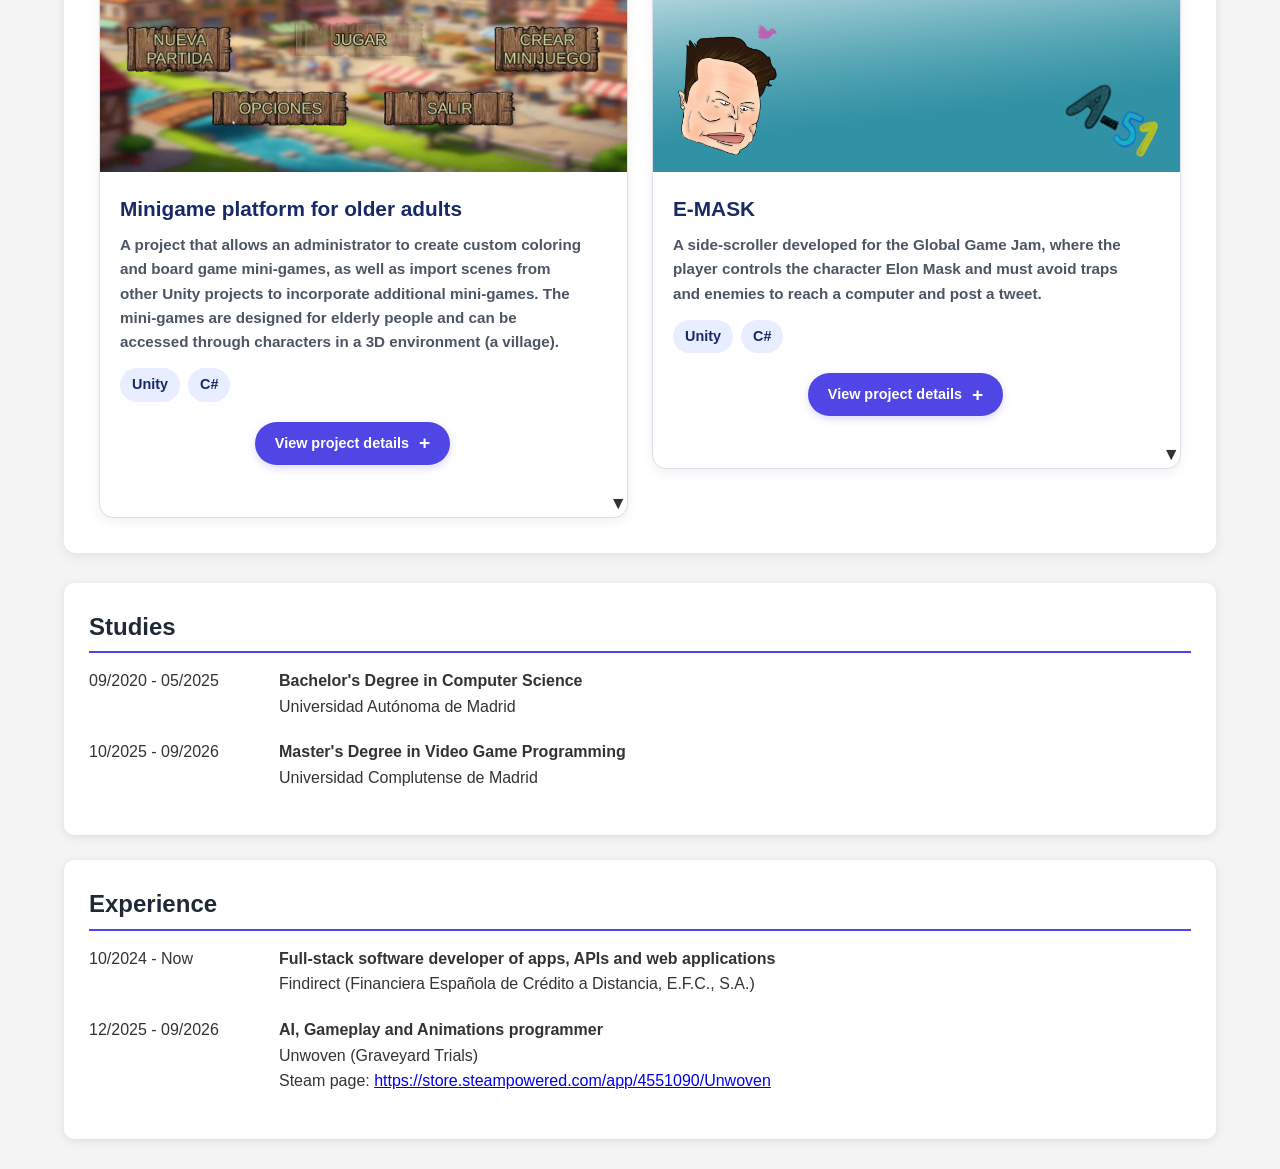
==== commit e88568f2: "Fix sintax" ====
--- a/index.html
+++ b/index.html
@@ -163,8 +163,6 @@
                             </p>
                             <div class="tecnologias">
                                 <span>C++</span>
-                                <span>Raylib</span>
-                                <span>Imgui</span>
                             </div>
                             <span class="texto-expandir">
                                 Ver detalles del proyecto
@@ -588,8 +586,6 @@
                             </p>
                             <div class="tecnologias">
                                 <span>C++</span>
-                                <span>Raylib</span>
-                                <span>Imgui</span>
                             </div>
                             <span class="texto-expandir">
                                 View project details
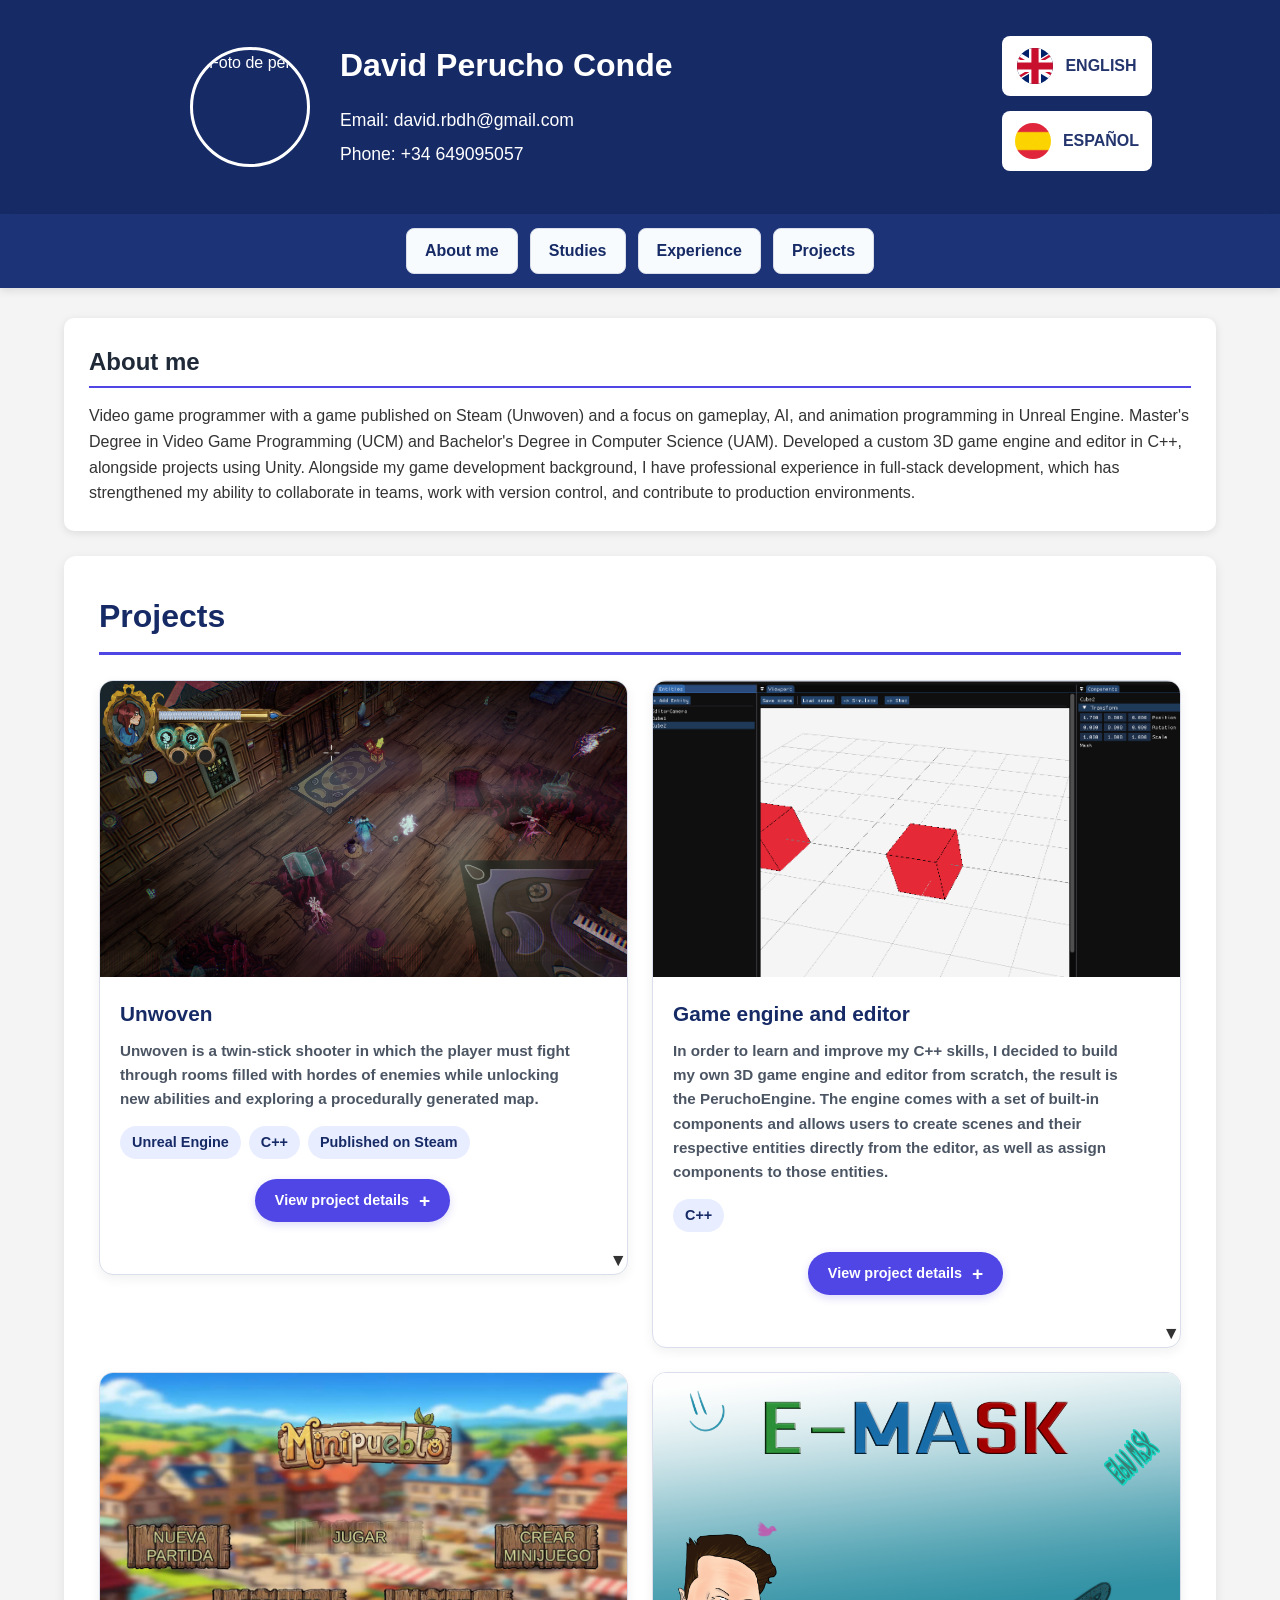
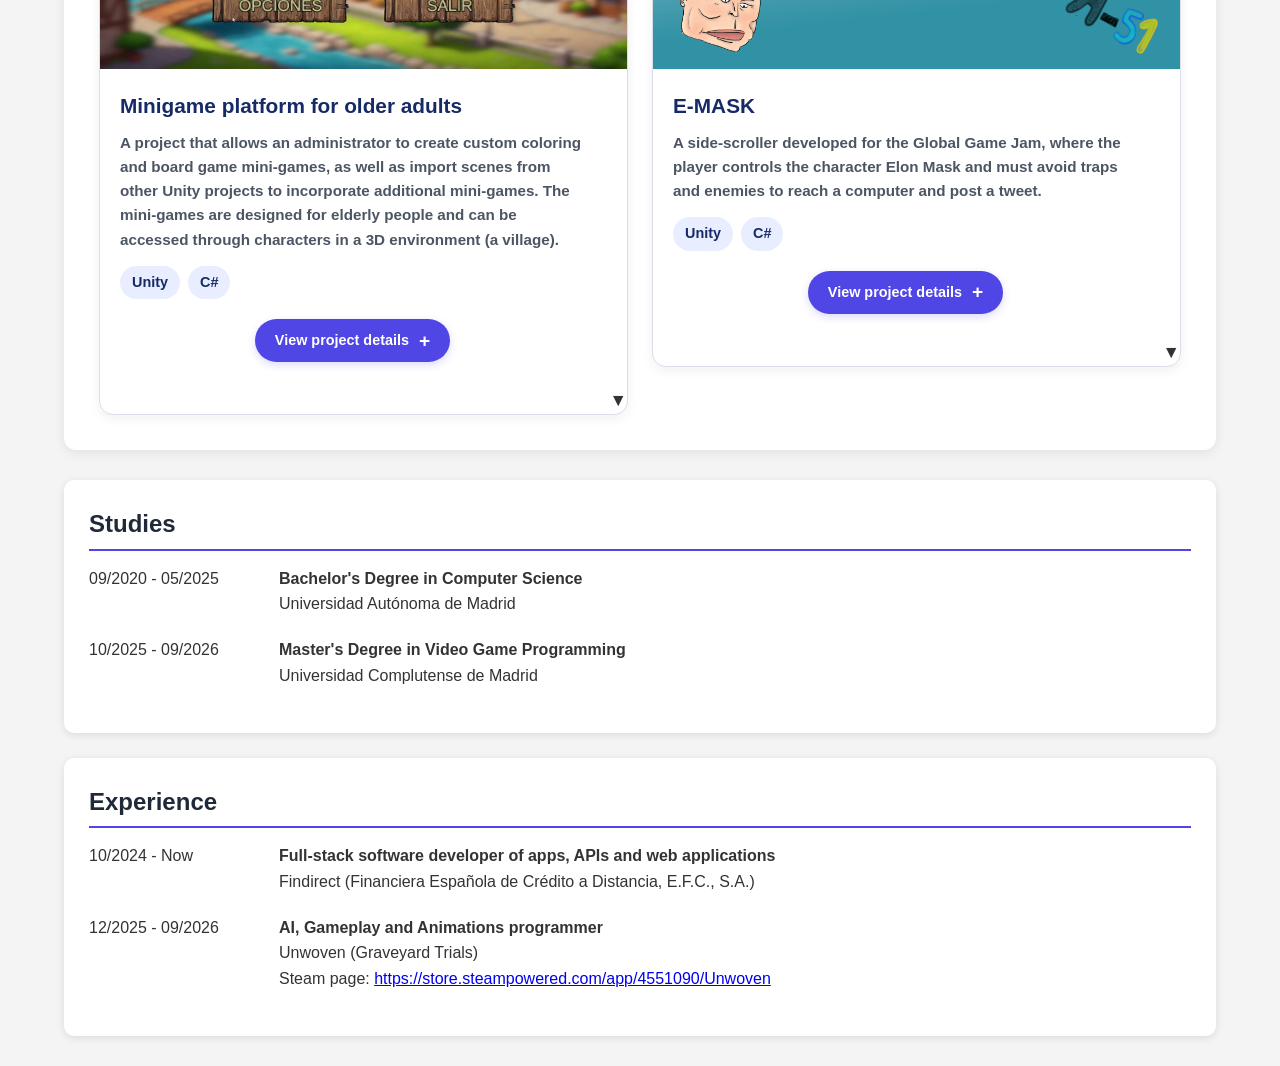
==== commit 191beebc: "CV and portfolio feedback update" ====
--- a/index.html
+++ b/index.html
@@ -40,20 +40,11 @@
             <section id="sobre-mi">
                 <h2>Sobre mí</h2>
                 <p>
-                    Programador especializado en desarrollo de videojuegos, con experiencia profesional en desarrollo full-stack y 
-                    formación en Ingeniería Informática y programación de videojuegos. Me interesa especialmente la programación de 
-                    gameplay, inteligencia artificial y de motores de videojuegos.
-                    <br>
-                    He desarrollado proyectos en Unreal Engine, incluyendo sistemas de IA basados en Behaviour Trees y EQS, 
-                    mecánicas de gameplay y animaciones. También he creado un motor 3D y un editor propios con C++ y,
-                    he desarrollado proyectos rn Unity.
-                    <br>
-                    Actualmente trabajo como programador full-stack, experiencia que me ha permitido reforzar mis habilidades 
-                    de desarrollo, resolución de problemas y trabajo en equipo. Mi objetivo es seguir creciendo profesionalmente 
-                    en la industria del videojuego.
-                    <br>
-                    <br>
-                    Idiomas: español (nativo), inglés (C1), italiano (B2) y catalán (B2).
+                    Programador de videojuegos con un juego publicado en Steam (Unwoven) y especialización en gameplay, IA y animaciones 
+                    en Unreal Engine. Máster en Desarrollo de Videojuegos (UCM) y grado en Ingeniería 
+                    Informática (UAM). He creado un motor 3D con editor propio en C++ y he desarrollado proyectos en Unity. Compagino 
+                    mi formación con experiencia profesional en desarrollo full-stack, que me aporta rigor en equipo, control de versiones 
+                    y trabajo en producción.
                 </p>
             </section>
 
@@ -95,11 +86,15 @@
                                     que solo se le puede golpear por la espalda. Para la implementación, 
                                     utilicé herramientas de Unreal como las EQS y los Behaviour Trees.
                                 </p>
-
                                 <p>
                                     Además, implementé funciones de gameplay
-                                    como el autoapuntado, la curación (utilizando el sistema GAS de Unreal) o las trampas, así como las 
-                                    animaciones de algunos enemigos utilizando Animation Blueprints de Unreal.
+                                    como el autoapuntado, la curación (utilizando el sistema GAS de Unreal), las trampas
+                                    y la mecánica de reaparición tras morir.
+                                </p>
+                                <p>
+                                    Por último, implemente las animaciones del enemigo que coloca las trampas y del enemigo que 
+                                    explota por contacto, utilizando el Animation Blueprint de Unreal, así como los animation montages y
+                                    notifys.
                                 </p>
                             </div>
                             <div class="bloque-info">
@@ -183,6 +178,15 @@
                                     raylib (para el renderizado) y ImGui (para la UI del editor). En el futuro planeo sustituir la primera
                                     de estas librerías por mi propio pipeline de renderizado.
                                 </p>
+                                <p>
+                                    Dentro del proyecto el editor, el motor y el juego se encuentran separados para que el editor 
+                                    pueda usar la dll del motor y del juego ya compiliadas y recompilarlas en caso de que sea necesario.
+                                </p>
+                                <p>
+                                    El proyecto permite crear, eliminar entidades, añadir componentes a las entidades y modificar los 
+                                    parametros de sus componentes, así como crear y guardar escenas y simular el comportamiento de las
+                                    entidades en el viewport.
+                                </p>
                             </div>
                         </div>
 
@@ -239,6 +243,10 @@
                                     Realicé el desarrollo del proyecto en su totalidad con la ayuda de algunos assets 3D y música sin 
                                     derechos de autor.
                                 </p>
+                                <p>
+                                    Para la carga dinámica de escenas utilicé Unity adressables, lo que me permitió cargar
+                                    minijuegos nuevos en un proyecto ya compiliado.
+                                </p>
                             </div>
                             <div class="bloque-info">
                                 <h3>Plataformas</h3>
@@ -311,7 +319,8 @@
                                 <h3>Rol en el proyecto</h3>
                                 <p>
                                     Realicé el shader que permite cambiar el color del mundo y hacer que los enemigos de ese color 
-                                    desaparezcan, así como la implementación del sonido, del menú principal y de las cámaras de detección.
+                                    desaparezcan utilizando el Shader Lab de Unity, así como la implementación del sonido a través de FMOD, 
+                                    la UI del juego y de las cámaras de detección.
                                 </p>
                             </div>
                             <div class="bloque-info">
@@ -465,19 +474,11 @@
             <section id="about-me">
                 <h2>About me</h2>
                 <p>
-                    Game programmer with professional full-stack development experience and an academic background in Computer 
-                    Science and Game Development. I am particularly interested in gameplay programming, artificial intelligence, 
-                    and game engine development.
-                    <br>
-                    I have developed projects using Unreal Engine, including AI systems based on Behaviour Trees and EQS, gameplay 
-                    mechanics, and animations. I have also built my own 3D game engine and editor in C++, as well as developed 
-                    projects using Unity.
-                    <br>
-                    I currently work as a full-stack developer, an experience that has strengthened my development, problem-solving, 
-                    and teamwork skills. My goal is to continue growing professionally in the video game industry.
-                    <br>
-                    <br>
-                    Languages: Spanish (native), English (C1), Italian (B2), and Catalan (B2).
+                    Video game programmer with a game published on Steam (Unwoven) and a focus on gameplay, AI, and animation programming 
+                    in Unreal Engine. Master's Degree in Video Game Programming (UCM) and Bachelor's Degree in Computer Science (UAM). 
+                    Developed a custom 3D game engine and editor in C++, alongside projects using Unity. Alongside my game development 
+                    background, I have professional experience in full-stack development, which has strengthened my ability to collaborate 
+                    in teams, work with version control, and contribute to production environments.
                 </p>
             </section>
 
@@ -517,11 +518,13 @@
                                     traps, and a tank enemy that can only be damaged from behind. For the implementation, 
                                     I used Unreal Engine tools such as EQS and Behaviour Trees.
                                 </p>
-
-                                <p>
-                                    I also implemented gameplay features such as
-                                    the auto-aim, the healing ability (using Unreal GAS system) or the traps, as well as the animations for 
-                                    some enemies using Unreal's Animation Blueprints.
+                                <p>
+                                    Additionally, I implemented gameplay features such as auto-aim, healing (using Unreal Engine's 
+                                    Gameplay Ability System, GAS), traps, and the respawn mechanic triggered when the player dies.
+                                </p>
+                                <p>
+                                    Finally, I implemented the animations for the trap-setting enemy and the exploding enemy, using 
+                                    Unreal Engine's Animation Blueprints, Animation Montages, and Anim Notifies.
                                 </p>
                             </div>
 
@@ -601,6 +604,15 @@
                                     As the project's author, I developed everything from scratch, relying on the raylib library for 
                                     rendering and ImGui for the editor's UI. In the future, I plan to replace the raylib functions
                                     with my own rendering pipeline.
+                                </p>
+                                <p>
+                                    The editor, engine, and game are separated into different projects, allowing the editor to use 
+                                    the precompiled engine and game DLLs and recompile them whenever necessary.
+                                </p>
+                                <p>
+                                    The project allows users to create and delete entities, add components to entities, and modify 
+                                    their component parameters. It also supports creating and saving scenes, as well as simulating 
+                                    entity behaviour directly in the viewport.
                                 </p>
                             </div>
                         </div>
@@ -657,6 +669,10 @@
                                 <p>
                                     I developed the entire project using some 3D assets and royalty-free music.
                                 </p>
+                                <p>
+                                    For dynamic scene loading, I used Unity Addressables, which allowed me to 
+                                    load new minigames into an already compiled project.
+                                </p>
                             </div>
 
                             <div class="bloque-info">
@@ -730,8 +746,8 @@
                                 <h3>Role in the Project</h3>
                                 <p>
                                     I developed the shader responsible for changing the world's color and making enemies of the 
-                                    corresponding color disappear. I also implemented the sound system, main menu, and detection 
-                                    cameras.
+                                    corresponding color disappear using Unity's Shader Lab. I also implemented the sound system through FMOD,
+                                    the games UI, and detection cameras.
                                 </p>
                             </div>
 
